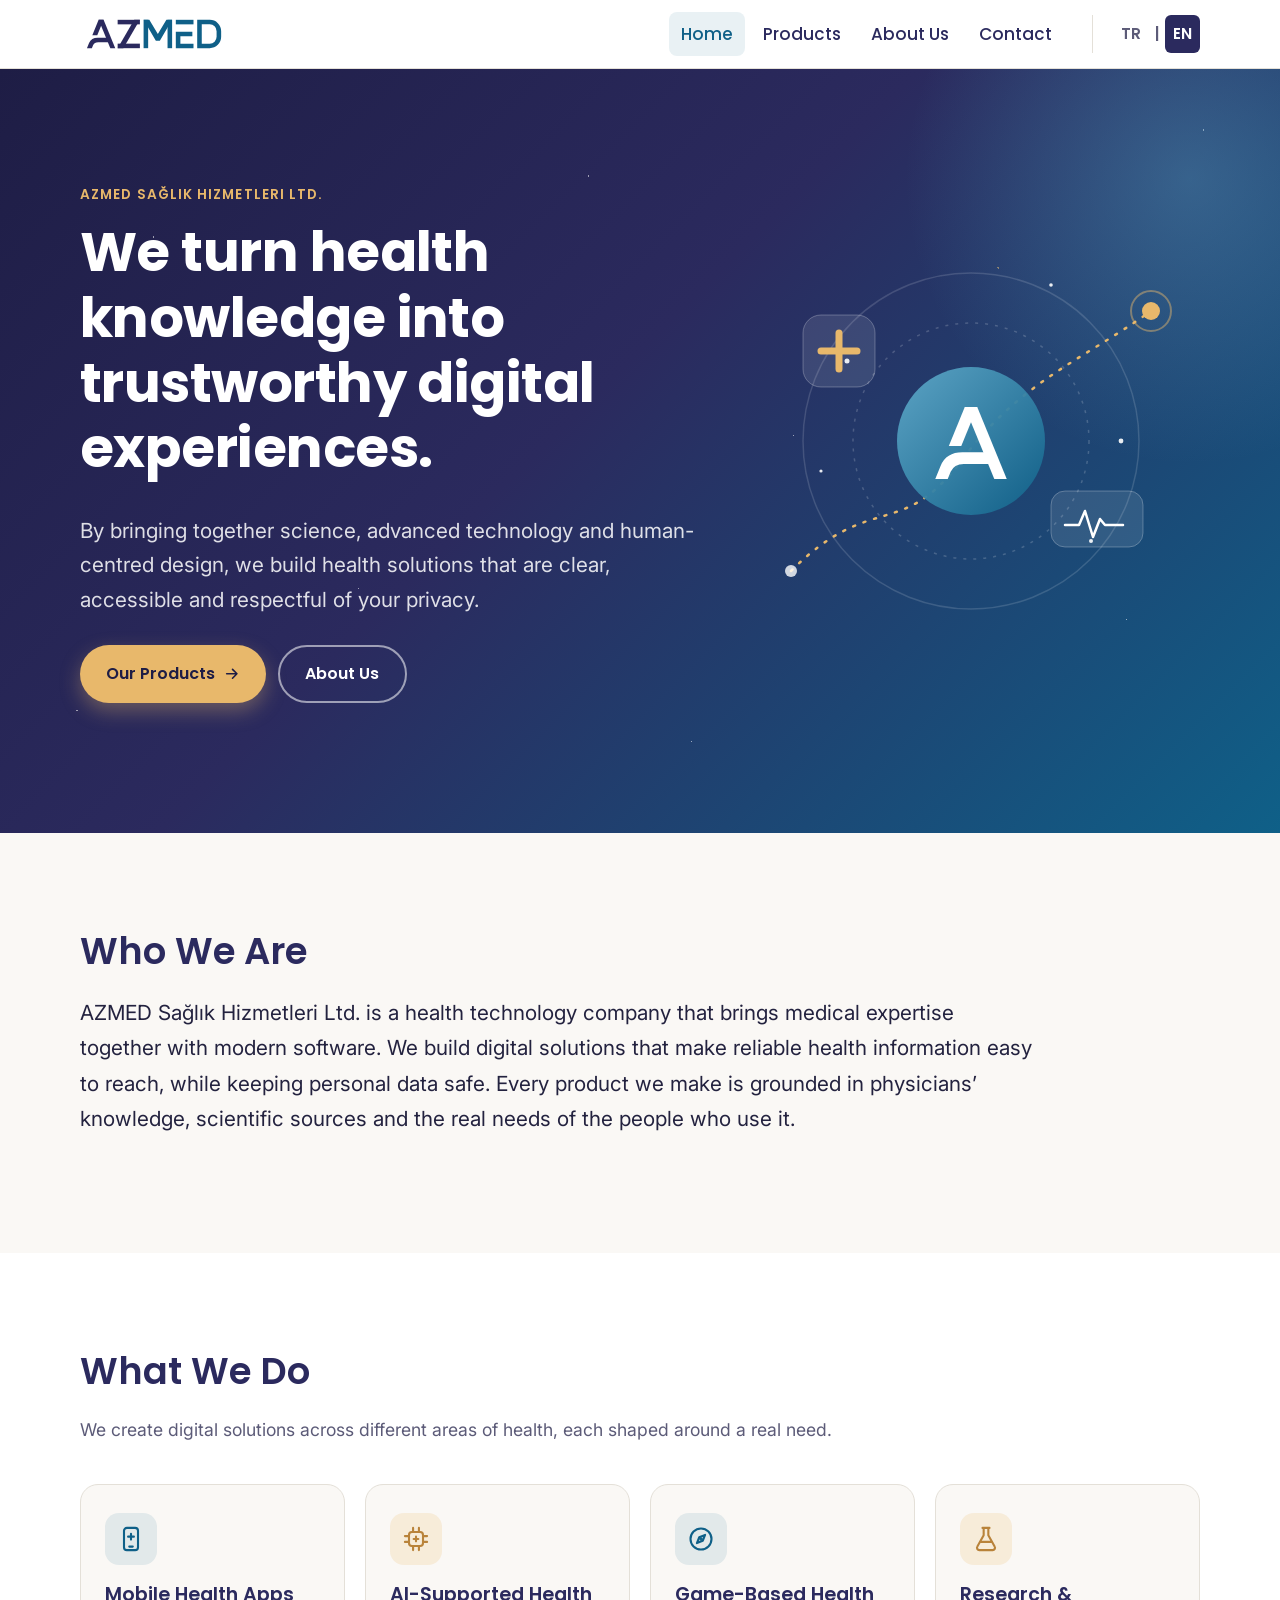
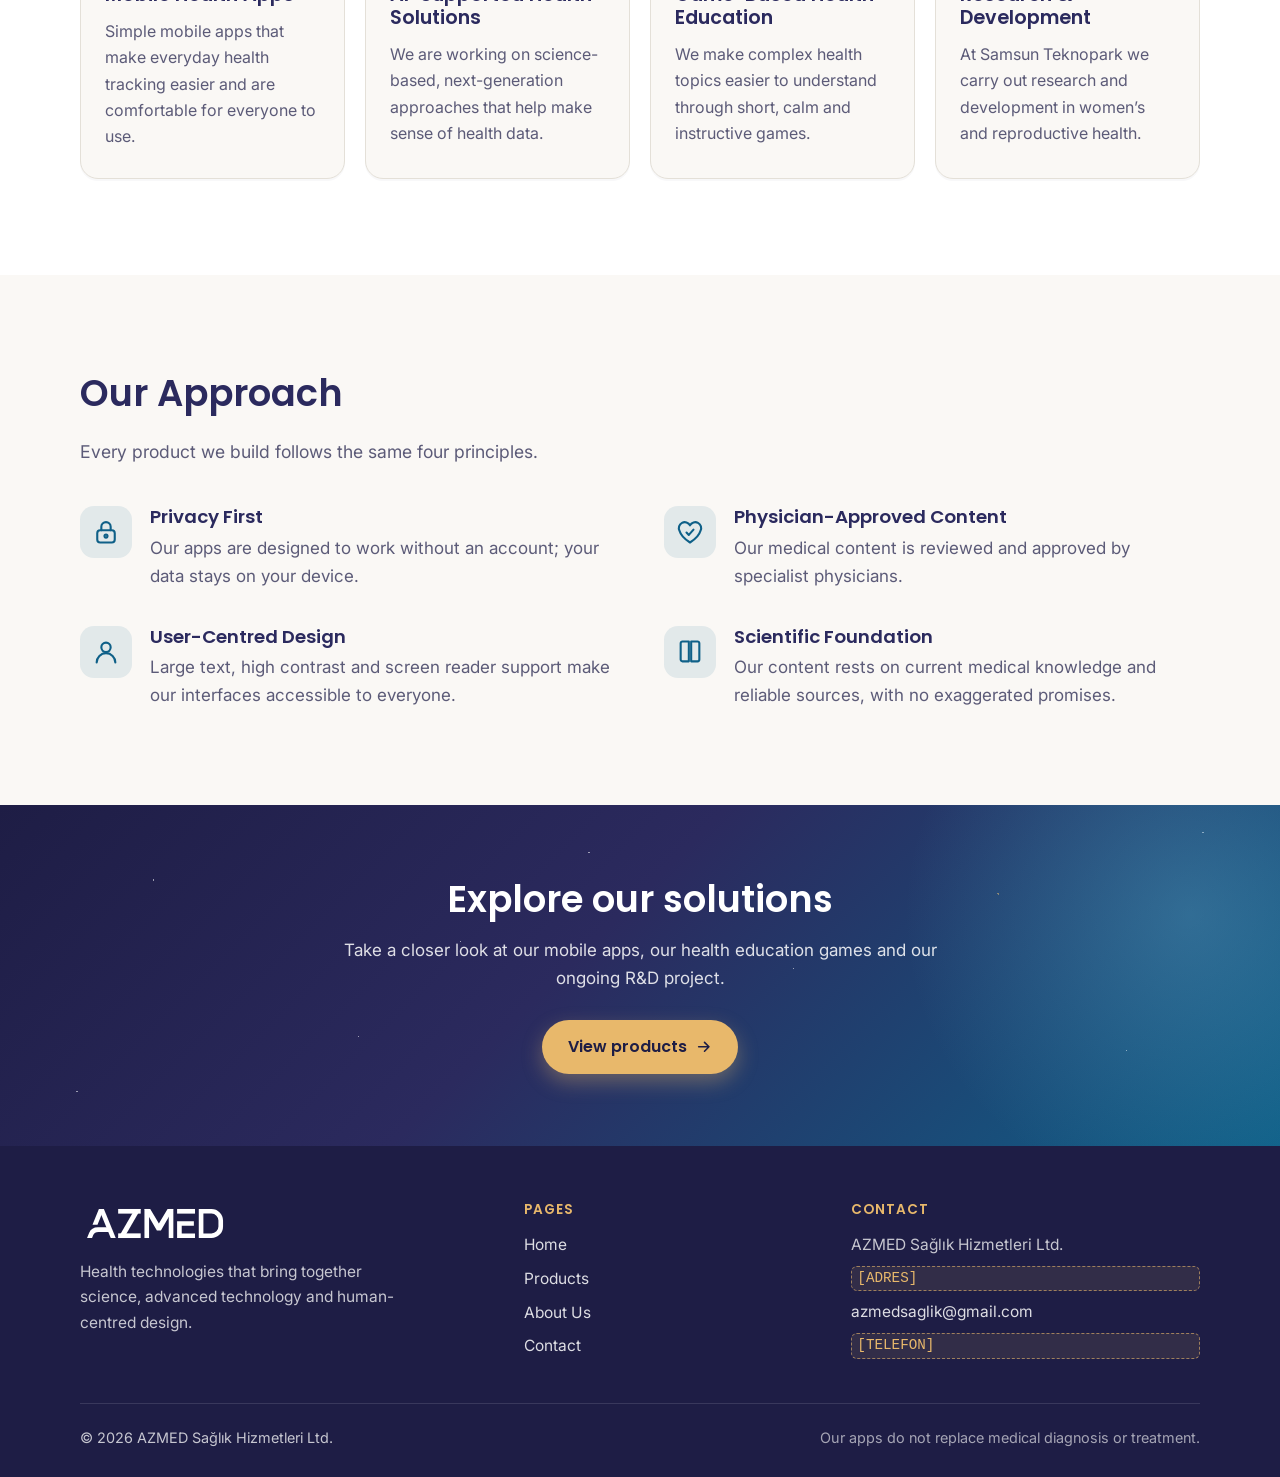
==== en/index.html @ a42a2049 "Build bilingual showcase site (TR/EN): pages, styles, assets, sitemap Co-Authored-By: Claude Opus 5." ====
<!DOCTYPE html>
<html lang="en">
<head>
  <meta charset="utf-8">
  <meta name="viewport" content="width=device-width, initial-scale=1">
  <title>AZMED Health Services | Health Technologies</title>
  <meta name="description" content="AZMED Sağlık Hizmetleri Ltd. is a health technology company developing mobile health apps, game-based health education and AI-supported health solutions.">
  <link rel="canonical" href="https://azmedsaglik.com/en/">
  <link rel="alternate" hreflang="tr" href="https://azmedsaglik.com/">
  <link rel="alternate" hreflang="en" href="https://azmedsaglik.com/en/">
  <link rel="alternate" hreflang="x-default" href="https://azmedsaglik.com/">
  <meta property="og:type" content="website">
  <meta property="og:site_name" content="AZMED Sağlık Hizmetleri">
  <meta property="og:title" content="AZMED Health Services | Health Technologies">
  <meta property="og:description" content="AZMED Sağlık Hizmetleri Ltd. is a health technology company developing mobile health apps, game-based health education and AI-supported health solutions.">
  <meta property="og:url" content="https://azmedsaglik.com/en/">
  <meta property="og:image" content="https://azmedsaglik.com/assets/img/og-image.png">
  <meta property="og:image:width" content="1200">
  <meta property="og:image:height" content="630">
  <meta property="og:locale" content="en_US">
  <meta property="og:locale:alternate" content="tr_TR">
  <meta name="twitter:card" content="summary_large_image">
  <meta name="theme-color" content="#2B2A5E">
  <link rel="icon" href="/assets/img/favicon.svg" type="image/svg+xml">
  <link rel="icon" href="/favicon.ico" sizes="32x32">
  <link rel="apple-touch-icon" href="/assets/img/apple-touch-icon.png">
  <link rel="preconnect" href="https://fonts.googleapis.com">
  <link rel="preconnect" href="https://fonts.gstatic.com" crossorigin>
  <link rel="stylesheet" href="https://fonts.googleapis.com/css2?family=Inter:wght@400;500;600&amp;family=Poppins:wght@500;600;700&amp;display=swap">
  <link rel="stylesheet" href="/assets/css/style.css?v=1">
</head>
<body>
  <a class="skip-link" href="#main">Skip to content</a>
  <header class="site-header">
    <div class="container header-inner">
      <a class="brand" href="/en/"><img src="/assets/img/brand/azmed-logo-renkli.svg" alt="AZMED Health Services — Home" width="148" height="42"></a>
      <button class="nav-toggle" type="button" aria-expanded="false" aria-controls="site-nav" aria-label="Open menu" data-label-open="Open menu" data-label-close="Close menu">
        <span></span><span></span><span></span>
      </button>
      <nav id="site-nav" class="site-nav" aria-label="Main menu">
        <ul>
        <li><a href="/en/" aria-current="page">Home</a></li>
        <li><a href="/en/products.html">Products</a></li>
        <li><a href="/en/about.html">About Us</a></li>
        <li><a href="/en/contact.html">Contact</a></li>
        </ul>
        <div class="lang-switch" role="group" aria-label="Language">
          <a href="/" lang="tr" hreflang="tr">TR</a>
          <span aria-hidden="true">|</span>
          <a href="/en/" lang="en" hreflang="en" aria-current="true">EN</a>
        </div>
      </nav>
    </div>
  </header>
  <main id="main">
    <section class="night hero">
      <div class="container hero-grid">
        <div>
          <span class="eyebrow">AZMED Sağlık Hizmetleri Ltd.</span>
          <h1>We turn health knowledge into trustworthy digital experiences.</h1>
          <p class="lede">By bringing together science, advanced technology and human-centred design, we build health solutions that are clear, accessible and respectful of your privacy.</p>
          <div class="hero-actions">
            <a class="btn btn-gold" href="/en/products.html">Our Products <svg viewBox="0 0 24 24" fill="none" stroke="currentColor" stroke-width="2.2" stroke-linecap="round" stroke-linejoin="round" aria-hidden="true"><path d="M5 12h14M13 6l6 6-6 6"/></svg></a>
            <a class="btn btn-outline" href="/en/about.html">About Us</a>
          </div>
        </div>
        <div class="hero-art">
          <svg viewBox="0 0 440 400" aria-hidden="true" focusable="false">
  <defs>
    <linearGradient id="hg" x1="0" y1="0" x2="1" y2="1"><stop offset="0" stop-color="#5FA9C9"/><stop offset="1" stop-color="#0F6088"/></linearGradient>
  </defs>
  <circle cx="220" cy="200" r="168" fill="none" stroke="rgba(255,255,255,.14)" stroke-width="1.5"/>
  <circle cx="220" cy="200" r="118" fill="none" stroke="rgba(255,255,255,.18)" stroke-width="1.5" stroke-dasharray="3 7"/>
  <path d="M40 330 C 120 250, 150 300, 210 220 S 330 120, 400 70" fill="none" stroke="#E8B86B" stroke-width="2.5" stroke-dasharray="2 9" stroke-linecap="round"/>
  <circle cx="400" cy="70" r="9" fill="#E8B86B"/>
  <circle cx="400" cy="70" r="20" fill="none" stroke="rgba(232,184,107,.45)" stroke-width="2"/>
  <circle cx="40" cy="330" r="6" fill="#fff" opacity=".8"/>
  <circle cx="220" cy="200" r="74" fill="url(#hg)" opacity=".95"/>
  <g transform="translate(184 166) scale(.72)" fill="#fff">
    <polygon points="41.35,0 58.65,0 99.65,100 82.35,100"/>
    <polygon points="41.35,0 58.65,0 36.51,54 19.21,54"/>
    <path d="M78,63 H38 Q15.52,63 7.73,82 L0.35,100 H17.65 L21.75,90 Q26.26,79 40,79 H80 Z"/>
  </g>
  <g fill="#fff" opacity=".9"><circle cx="96" cy="120" r="2.5"/><circle cx="340" cy="300" r="2"/><circle cx="300" cy="44" r="1.8"/><circle cx="70" cy="230" r="1.6"/><circle cx="370" cy="200" r="2.4"/></g>
  <rect x="300" y="250" width="92" height="56" rx="14" fill="rgba(255,255,255,.1)" stroke="rgba(255,255,255,.25)"/>
  <path d="M314 284 h14 l6 -14 l8 26 l7 -18 l5 6 h18" fill="none" stroke="#fff" stroke-width="2.5" stroke-linecap="round" stroke-linejoin="round"/>
  <rect x="52" y="74" width="72" height="72" rx="18" fill="rgba(255,255,255,.1)" stroke="rgba(255,255,255,.25)"/>
  <path d="M88 92 v36 M70 110 h36" stroke="#E8B86B" stroke-width="7" stroke-linecap="round"/>
</svg>
        </div>
      </div>
    </section>

    <section class="section" aria-labelledby="who">
      <div class="container">
        <h2 id="who">Who We Are</h2>
        <p class="intro-text">AZMED Sağlık Hizmetleri Ltd. is a health technology company that brings medical expertise together with modern software. We build digital solutions that make reliable health information easy to reach, while keeping personal data safe. Every product we make is grounded in physicians’ knowledge, scientific sources and the real needs of the people who use it.</p>
      </div>
    </section>

    <section class="section section-alt" aria-labelledby="areas">
      <div class="container">
        <div class="section-head">
          <h2 id="areas">What We Do</h2>
          <p>We create digital solutions across different areas of health, each shaped around a real need.</p>
        </div>
      <div class="card-grid cols-4">
        <article class="card">
          <span class="icon-badge"><svg viewBox="0 0 24 24" fill="none" stroke="currentColor" stroke-width="1.8" stroke-linecap="round" stroke-linejoin="round" aria-hidden="true"><rect x="6" y="2.5" width="12" height="19" rx="2.5"/><path d="M10.5 18.5h3"/><path d="M12 7.5v5M9.5 10h5"/></svg></span>
          <h3>Mobile Health Apps</h3>
          <p>Simple mobile apps that make everyday health tracking easier and are comfortable for everyone to use.</p>
        </article>
        <article class="card">
          <span class="icon-badge gold"><svg viewBox="0 0 24 24" fill="none" stroke="currentColor" stroke-width="1.8" stroke-linecap="round" stroke-linejoin="round" aria-hidden="true"><rect x="6" y="6" width="12" height="12" rx="2.5"/><path d="M9.5 2.5v3.5M14.5 2.5v3.5M9.5 18v3.5M14.5 18v3.5M2.5 9.5H6M2.5 14.5H6M18 9.5h3.5M18 14.5h3.5"/><path d="M10 12h4M12 10v4"/></svg></span>
          <h3>AI-Supported Health Solutions</h3>
          <p>We are working on science-based, next-generation approaches that help make sense of health data.</p>
        </article>
        <article class="card">
          <span class="icon-badge"><svg viewBox="0 0 24 24" fill="none" stroke="currentColor" stroke-width="1.8" stroke-linecap="round" stroke-linejoin="round" aria-hidden="true"><circle cx="12" cy="12" r="9"/><path d="M15.5 8.5l-2 5-5 2 2-5z"/><circle cx="12" cy="12" r=".6" fill="currentColor"/></svg></span>
          <h3>Game-Based Health Education</h3>
          <p>We make complex health topics easier to understand through short, calm and instructive games.</p>
        </article>
        <article class="card">
          <span class="icon-badge gold"><svg viewBox="0 0 24 24" fill="none" stroke="currentColor" stroke-width="1.8" stroke-linecap="round" stroke-linejoin="round" aria-hidden="true"><path d="M9 2.5h6M10 2.5v6.2L4.6 18.4A2 2 0 0 0 6.3 21.5h11.4a2 2 0 0 0 1.7-3.1L14 8.7V2.5"/><path d="M7.5 14.5h9"/></svg></span>
          <h3>Research & Development</h3>
          <p>At Samsun Teknopark we carry out research and development in women’s and reproductive health.</p>
        </article>
      </div>
      </div>
    </section>

    <section class="section" aria-labelledby="approach">
      <div class="container">
        <div class="section-head">
          <h2 id="approach">Our Approach</h2>
          <p>Every product we build follows the same four principles.</p>
        </div>
        <ul class="principles">
        <li class="principle">
          <span class="icon-badge"><svg viewBox="0 0 24 24" fill="none" stroke="currentColor" stroke-width="1.8" stroke-linecap="round" stroke-linejoin="round" aria-hidden="true"><rect x="4.5" y="10.5" width="15" height="10.5" rx="2.5"/><path d="M8 10.5V7.5a4 4 0 0 1 8 0v3"/><circle cx="12" cy="15.5" r="1.3"/></svg></span>
          <div><h3>Privacy First</h3><p>Our apps are designed to work without an account; your data stays on your device.</p></div>
        </li>
        <li class="principle">
          <span class="icon-badge"><svg viewBox="0 0 24 24" fill="none" stroke="currentColor" stroke-width="1.8" stroke-linecap="round" stroke-linejoin="round" aria-hidden="true"><path d="M12 21s-7.5-4.6-9-10A4.8 4.8 0 0 1 12 6.3 4.8 4.8 0 0 1 21 11c-1.5 5.4-9 10-9 10z"/><path d="M9 12.5l2 2 4-4.5"/></svg></span>
          <div><h3>Physician-Approved Content</h3><p>Our medical content is reviewed and approved by specialist physicians.</p></div>
        </li>
        <li class="principle">
          <span class="icon-badge"><svg viewBox="0 0 24 24" fill="none" stroke="currentColor" stroke-width="1.8" stroke-linecap="round" stroke-linejoin="round" aria-hidden="true"><circle cx="12" cy="8" r="4"/><path d="M4 21a8 8 0 0 1 16 0"/></svg></span>
          <div><h3>User-Centred Design</h3><p>Large text, high contrast and screen reader support make our interfaces accessible to everyone.</p></div>
        </li>
        <li class="principle">
          <span class="icon-badge"><svg viewBox="0 0 24 24" fill="none" stroke="currentColor" stroke-width="1.8" stroke-linecap="round" stroke-linejoin="round" aria-hidden="true"><path d="M4 4.5A1.5 1.5 0 0 1 5.5 3H11v17H5.5A1.5 1.5 0 0 1 4 18.5z"/><path d="M20 4.5A1.5 1.5 0 0 0 18.5 3H13v17h5.5a1.5 1.5 0 0 0 1.5-1.5z"/></svg></span>
          <div><h3>Scientific Foundation</h3><p>Our content rests on current medical knowledge and reliable sources, with no exaggerated promises.</p></div>
        </li>
        </ul>
      </div>
    </section>

    <section class="night cta-band" aria-labelledby="cta">
      <div class="container">
        <h2 id="cta">Explore our solutions</h2>
        <p>Take a closer look at our mobile apps, our health education games and our ongoing R&D project.</p>
        <a class="btn btn-gold" href="/en/products.html">View products <svg viewBox="0 0 24 24" fill="none" stroke="currentColor" stroke-width="2.2" stroke-linecap="round" stroke-linejoin="round" aria-hidden="true"><path d="M5 12h14M13 6l6 6-6 6"/></svg></a>
      </div>
    </section>
  </main>
  <footer class="site-footer">
    <div class="container">
      <div class="footer-grid">
        <div class="footer-brand">
          <a href="/en/"><img src="/assets/img/brand/azmed-logo-beyaz.svg" alt="AZMED Health Services — Home" width="150" height="43" loading="lazy"></a>
          <p>Health technologies that bring together science, advanced technology and human-centred design.</p>
        </div>
        <nav aria-label="Pages">
          <h2>Pages</h2>
          <ul class="footer-links">
            <li><a href="/en/">Home</a></li>
            <li><a href="/en/products.html">Products</a></li>
            <li><a href="/en/about.html">About Us</a></li>
            <li><a href="/en/contact.html">Contact</a></li>
          </ul>
        </nav>
        <div>
          <h2>Contact</h2>
          <address class="footer-contact">
            <span>AZMED Sağlık Hizmetleri Ltd.</span>
            <span class="placeholder">[ADRES]</span>
            <a href="mailto:azmedsaglik@gmail.com">azmedsaglik@gmail.com</a>
            <span class="placeholder">[TELEFON]</span>
          </address>
        </div>
      </div>
      <div class="footer-bottom">
        <p>© 2026 AZMED Sağlık Hizmetleri Ltd.</p>
        <p class="disclaimer">Our apps do not replace medical diagnosis or treatment.</p>
      </div>
    </div>
  </footer>
  <script src="/assets/js/main.js?v=1" defer></script>
</body>
</html>
---- assets/css/style.css ----
/* AZMED Sağlık — site stylesheet (Direction B: "Gece Mavisi") */

:root {
  --navy: #2B2A5E;
  --navy-deep: #1E1D45;
  --teal: #0F6088;
  --teal-light: #5FA9C9;
  --gold: #E8B86B;
  --gold-deep: #B9833A;
  --cream: #FAF8F5;
  --sand: #F2EEE7;
  --white: #FFFFFF;
  --ink: #23223F;
  --muted: #5C5B78;
  --line: #E4E0D8;

  --grad-night: linear-gradient(135deg, var(--navy-deep) 0%, var(--navy) 45%, var(--teal) 100%);

  --font-head: "Poppins", system-ui, -apple-system, "Segoe UI", sans-serif;
  --font-body: "Inter", system-ui, -apple-system, "Segoe UI", sans-serif;

  --radius: 18px;
  --radius-sm: 10px;
  --shadow: 0 10px 30px rgba(30, 29, 69, .10);
  --shadow-lg: 0 24px 60px rgba(30, 29, 69, .22);
  --container: 1160px;
  --gutter: 20px;
}

*, *::before, *::after { box-sizing: border-box; }

html { -webkit-text-size-adjust: 100%; scroll-behavior: smooth; }
@media (prefers-reduced-motion: reduce) { html { scroll-behavior: auto; } *, *::before, *::after { animation: none !important; transition: none !important; } }

body {
  margin: 0;
  font-family: var(--font-body);
  font-size: 1.0625rem;
  line-height: 1.65;
  color: var(--ink);
  background: var(--cream);
  overflow-x: hidden;
}

img, svg { max-width: 100%; height: auto; display: block; }

h1, h2, h3, h4 { font-family: var(--font-head); color: var(--navy); line-height: 1.2; margin: 0 0 .6em; font-weight: 600; }
h1 { font-size: clamp(2rem, 5.2vw, 3.4rem); font-weight: 700; letter-spacing: -.01em; }
h2 { font-size: clamp(1.6rem, 3.4vw, 2.3rem); }
h3 { font-size: clamp(1.25rem, 2.2vw, 1.5rem); }
p { margin: 0 0 1em; }
ul { margin: 0; padding: 0; }

a { color: var(--teal); text-underline-offset: 3px; }
a:hover { color: var(--navy); }
:focus-visible { outline: 3px solid var(--gold); outline-offset: 3px; border-radius: 4px; }

.container { width: 100%; max-width: var(--container); margin: 0 auto; padding: 0 var(--gutter); }

.skip-link { position: absolute; left: 12px; top: -60px; z-index: 100; background: var(--navy); color: var(--white); padding: 10px 16px; border-radius: var(--radius-sm); text-decoration: none; }
.skip-link:focus { top: 12px; color: var(--white); }

.visually-hidden { position: absolute !important; width: 1px; height: 1px; padding: 0; margin: -1px; overflow: hidden; clip: rect(0 0 0 0); white-space: nowrap; border: 0; }

/* ---------- Buttons ---------- */
.btn {
  display: inline-flex; align-items: center; gap: .5em;
  font-family: var(--font-head); font-weight: 600; font-size: 1rem;
  padding: .85em 1.6em; border-radius: 999px; text-decoration: none;
  transition: transform .15s ease, box-shadow .15s ease, background-color .15s ease;
}
.btn:hover { transform: translateY(-2px); }
.btn-gold { background: var(--gold); color: var(--navy-deep); box-shadow: 0 8px 20px rgba(232, 184, 107, .35); }
.btn-gold:hover { background: #F0C682; color: var(--navy-deep); }
.btn-outline { border: 2px solid rgba(255, 255, 255, .55); color: var(--white); }
.btn-outline:hover { border-color: var(--white); color: var(--white); background: rgba(255, 255, 255, .08); }
.btn svg { width: 1.1em; height: 1.1em; }

/* ---------- Header ---------- */
.site-header { position: sticky; top: 0; z-index: 50; background: rgba(255, 255, 255, .96); backdrop-filter: saturate(1.4) blur(8px); border-bottom: 1px solid var(--line); }
.header-inner { display: flex; align-items: center; justify-content: space-between; min-height: 68px; gap: 16px; }
.brand { display: inline-flex; flex-shrink: 0; }
.brand img { width: 132px; height: auto; }

.nav-toggle { display: inline-flex; flex-direction: column; justify-content: center; gap: 5px; width: 44px; height: 44px; padding: 10px; border: 0; border-radius: var(--radius-sm); background: transparent; cursor: pointer; }
.nav-toggle span { display: block; height: 2px; background: var(--navy); border-radius: 2px; transition: transform .2s ease, opacity .2s ease; }
.nav-toggle[aria-expanded="true"] span:nth-child(1) { transform: translateY(7px) rotate(45deg); }
.nav-toggle[aria-expanded="true"] span:nth-child(2) { opacity: 0; }
.nav-toggle[aria-expanded="true"] span:nth-child(3) { transform: translateY(-7px) rotate(-45deg); }

.site-nav { display: none; position: absolute; left: 0; right: 0; top: 100%; background: var(--white); border-bottom: 1px solid var(--line); box-shadow: var(--shadow); padding: 8px var(--gutter) 20px; }
.site-nav.is-open { display: block; }
.site-nav ul { list-style: none; }
.site-nav li a { display: block; padding: 12px 4px; font-family: var(--font-head); font-weight: 500; color: var(--navy); text-decoration: none; border-bottom: 1px solid var(--line); }
.site-nav li a[aria-current="page"] { color: var(--teal); }
.lang-switch { display: flex; align-items: center; gap: 6px; margin-top: 14px; font-family: var(--font-head); font-weight: 600; font-size: .95rem; color: var(--muted); }
.lang-switch a { display: inline-block; padding: 6px 8px; color: var(--muted); text-decoration: none; border-radius: 6px; }
.lang-switch a:hover { color: var(--navy); }
.lang-switch a[aria-current="true"] { color: var(--white); background: var(--navy); }

@media (min-width: 900px) {
  .nav-toggle { display: none; }
  .site-nav { display: flex !important; align-items: center; gap: 28px; position: static; padding: 0; background: none; border: 0; box-shadow: none; }
  .site-nav ul { display: flex; gap: 6px; }
  .site-nav li a { border: 0; padding: 8px 12px; border-radius: 8px; }
  .site-nav li a:hover { background: var(--sand); }
  .site-nav li a[aria-current="page"] { background: rgba(15, 96, 136, .09); }
  .lang-switch { margin-top: 0; padding-left: 20px; border-left: 1px solid var(--line); }
  .brand img { width: 148px; }
}

/* ---------- Night sections (hero, CTA, featured) ---------- */
.night { position: relative; color: rgba(255, 255, 255, .88); background: var(--grad-night); overflow: hidden; isolation: isolate; }
.night h1, .night h2, .night h3 { color: var(--white); }
.night a:not(.btn) { color: var(--gold); }
.night::before {
  /* soft star field */
  content: ""; position: absolute; inset: 0; z-index: -1; opacity: .55;
  background-image:
    radial-gradient(1.5px 1.5px at 12% 22%, #fff 50%, transparent 51%),
    radial-gradient(1px 1px at 28% 68%, #fff 50%, transparent 51%),
    radial-gradient(1.5px 1.5px at 46% 14%, #fff 50%, transparent 51%),
    radial-gradient(1px 1px at 62% 48%, #fff 50%, transparent 51%),
    radial-gradient(2px 2px at 78% 26%, var(--gold) 50%, transparent 51%),
    radial-gradient(1px 1px at 88% 72%, #fff 50%, transparent 51%),
    radial-gradient(1.5px 1.5px at 6% 84%, #fff 50%, transparent 51%),
    radial-gradient(1px 1px at 54% 88%, #fff 50%, transparent 51%),
    radial-gradient(1px 1px at 36% 40%, #fff 50%, transparent 51%),
    radial-gradient(1.5px 1.5px at 94% 8%, #fff 50%, transparent 51%);
}
.night::after {
  content: ""; position: absolute; z-index: -1; width: 620px; height: 620px; right: -220px; top: -200px; border-radius: 50%;
  background: radial-gradient(circle, rgba(95, 169, 201, .35), transparent 65%);
}

.eyebrow { display: inline-block; font-family: var(--font-head); font-weight: 600; font-size: .85rem; letter-spacing: .08em; text-transform: uppercase; color: var(--teal); margin-bottom: 14px; }
.night .eyebrow { color: var(--gold); }

/* Home hero */
.hero { padding: 72px 0 88px; }
.hero-grid { display: grid; gap: 40px; align-items: center; }
.hero .lede { font-size: clamp(1.1rem, 2vw, 1.3rem); max-width: 34em; color: rgba(255, 255, 255, .85); }
.hero-actions { display: flex; flex-wrap: wrap; gap: 12px; margin-top: 28px; }
.hero-art { position: relative; max-width: 440px; justify-self: center; width: 100%; }
.hero-art svg { width: 100%; }
@media (min-width: 900px) {
  .hero { padding: 110px 0 130px; }
  .hero-grid { grid-template-columns: 1.15fr .85fr; }
}

/* Inner page hero */
.page-hero { padding: 64px 0 72px; }
.page-hero .lede { font-size: 1.15rem; max-width: 40em; color: rgba(255, 255, 255, .85); margin: 0; }
@media (min-width: 900px) { .page-hero { padding: 88px 0 96px; } }

/* ---------- Sections ---------- */
.section { padding: 72px 0; }
.section-alt { background: var(--white); }
.section-head { max-width: 46em; margin-bottom: 40px; }
.section-head p { color: var(--muted); font-size: 1.1rem; }
@media (min-width: 900px) { .section { padding: 96px 0; } }

.intro-text { font-size: clamp(1.1rem, 2vw, 1.3rem); line-height: 1.7; color: var(--ink); max-width: 46em; }

/* Cards */
.card-grid { display: grid; gap: 20px; }
@media (min-width: 640px) { .card-grid { grid-template-columns: repeat(2, 1fr); } }
@media (min-width: 1024px) { .card-grid.cols-4 { grid-template-columns: repeat(4, 1fr); } .card-grid.cols-3 { grid-template-columns: repeat(3, 1fr); } }

.card { background: var(--white); border: 1px solid var(--line); border-radius: var(--radius); padding: 28px 24px; box-shadow: 0 2px 0 rgba(30, 29, 69, .03); transition: transform .2s ease, box-shadow .2s ease; }
.card:hover { transform: translateY(-4px); box-shadow: var(--shadow); }
.card h3 { font-size: 1.2rem; }
.card p { color: var(--muted); margin: 0; font-size: 1rem; }
.section-alt .card { background: var(--cream); }

.icon-badge { display: inline-flex; align-items: center; justify-content: center; width: 52px; height: 52px; border-radius: 14px; margin-bottom: 18px; background: rgba(15, 96, 136, .10); color: var(--teal); }
.icon-badge svg { width: 28px; height: 28px; }
.icon-badge.gold { background: rgba(232, 184, 107, .2); color: var(--gold-deep); }

/* Principles list */
.principles { display: grid; gap: 28px; list-style: none; }
.principle { display: flex; gap: 18px; align-items: flex-start; }
.principle .icon-badge { flex-shrink: 0; margin: 0; }
.principle h3 { font-size: 1.15rem; margin-bottom: .3em; }
.principle p { margin: 0; color: var(--muted); }
@media (min-width: 760px) { .principles { grid-template-columns: repeat(2, 1fr); gap: 36px 48px; } }

/* CTA band */
.cta-band { padding: 72px 0; text-align: center; }
.cta-band h2 { margin-bottom: .4em; }
.cta-band p { max-width: 36em; margin: 0 auto 28px; color: rgba(255, 255, 255, .85); }

/* ---------- Products ---------- */
.featured { padding: 72px 0; }
.featured-inner { display: grid; gap: 40px; }
.featured .slogan { font-size: clamp(1.1rem, 2vw, 1.3rem); color: var(--gold); font-family: var(--font-head); font-weight: 500; }
.featured .body p { color: rgba(255, 255, 255, .85); }
.featured .body .question { font-family: var(--font-head); font-weight: 600; font-size: 1.15rem; color: var(--white); }
.coming { display: grid; gap: 16px; list-style: none; margin: 8px 0 0; }
.coming li { background: rgba(255, 255, 255, .07); border: 1px solid rgba(255, 255, 255, .14); border-radius: var(--radius); padding: 20px 22px; }
.coming strong { display: block; font-family: var(--font-head); font-weight: 600; color: var(--white); margin-bottom: 4px; }
.coming span { font-size: .98rem; }
.status-box { margin-top: 32px; padding: 22px 24px; border-radius: var(--radius); background: rgba(232, 184, 107, .12); border: 1px solid rgba(232, 184, 107, .4); }
.status-box .status-label { display: flex; align-items: center; gap: 10px; font-family: var(--font-head); font-weight: 600; color: var(--gold); margin-bottom: 6px; }
.status-box .status-label::before { content: ""; width: 10px; height: 10px; border-radius: 50%; background: var(--gold); box-shadow: 0 0 0 0 rgba(232, 184, 107, .7); animation: pulse 2s infinite; }
.status-box p { margin: 0; color: rgba(255, 255, 255, .85); }
@keyframes pulse { 0% { box-shadow: 0 0 0 0 rgba(232, 184, 107, .6); } 70% { box-shadow: 0 0 0 10px rgba(232, 184, 107, 0); } 100% { box-shadow: 0 0 0 0 rgba(232, 184, 107, 0); } }
@media (min-width: 960px) { .featured { padding: 104px 0; } .featured-inner { grid-template-columns: 1.1fr .9fr; gap: 64px; align-items: start; } .featured-side { position: sticky; top: 100px; } }

.group-title { display: flex; align-items: center; gap: 14px; margin-bottom: 8px; }
.group-title::after { content: ""; flex: 1; height: 1px; background: var(--line); }
.group-lede { color: var(--muted); max-width: 40em; margin-bottom: 48px; }

.product { display: grid; gap: 36px; align-items: center; padding: 40px 0; }
.product + .product { border-top: 1px solid var(--line); }
.product-text .slogan { font-family: var(--font-head); font-weight: 500; color: var(--teal); font-size: 1.1rem; margin-bottom: 14px; }
.product-text h3 { font-size: clamp(1.6rem, 3vw, 2rem); margin-bottom: .2em; }
.product-text .en-name { font-size: .95rem; color: var(--muted); margin-bottom: 4px; }
.features { list-style: none; display: grid; gap: 12px; margin: 22px 0 0; }
.features li { position: relative; padding-left: 34px; }
.features li::before {
  content: ""; position: absolute; left: 0; top: .2em; width: 22px; height: 22px; border-radius: 50%;
  background: rgba(15, 96, 136, .12) url("data:image/svg+xml,%3Csvg xmlns='http://www.w3.org/2000/svg' viewBox='0 0 24 24' fill='none' stroke='%230F6088' stroke-width='3' stroke-linecap='round' stroke-linejoin='round'%3E%3Cpath d='M6 12.5l4 4 8-9'/%3E%3C/svg%3E") center / 14px no-repeat;
}
.product-note { margin-top: 22px; font-size: .92rem; color: var(--muted); padding: 12px 16px; border-left: 3px solid var(--gold); background: var(--white); border-radius: 0 var(--radius-sm) var(--radius-sm) 0; }
.section-alt .product-note { background: var(--cream); }

.product-media { position: relative; display: flex; justify-content: center; gap: 16px; padding: 28px 16px; border-radius: 24px; background: var(--grad-night); overflow: hidden; }
.phone { width: 46%; max-width: 220px; border-radius: 26px; overflow: hidden; border: 5px solid #0E0D24; box-shadow: var(--shadow-lg); background: #0E0D24; }
.phone img { width: 100%; }
.phone:nth-child(2) { transform: translateY(24px); }
.app-icon { position: absolute; left: 16px; top: 16px; width: 64px; height: 64px; border-radius: 16px; box-shadow: var(--shadow-lg); }
.media-key { flex-direction: column; align-items: center; padding: 0; }
.media-key .key { width: 100%; }
.media-key .phone { position: absolute; right: 6%; bottom: 8%; width: 28%; max-width: 150px; border-width: 4px; border-radius: 18px; transform: none; }
.media-illustration { padding: 36px 24px; }
.media-illustration svg { width: 100%; max-width: 360px; }

@media (min-width: 900px) {
  .product { grid-template-columns: 1fr 1fr; gap: 64px; padding: 56px 0; }
  .product.reverse .product-media { order: 2; }
}

/* ---------- About ---------- */
.split { display: grid; gap: 32px; }
@media (min-width: 900px) { .split { grid-template-columns: 1fr 1fr; gap: 64px; align-items: start; } }
.mv-card { background: var(--white); border-radius: var(--radius); padding: 32px 28px; border: 1px solid var(--line); }
.mv-card.night { border: 0; }
.mv-card p { margin: 0; }
.highlight { border-radius: 24px; padding: 40px 28px; }
.highlight p { margin: 0; color: rgba(255, 255, 255, .88); max-width: 48em; }
@media (min-width: 900px) { .highlight { padding: 56px; } }

/* ---------- Contact ---------- */
.contact-card { background: var(--white); border: 1px solid var(--line); border-radius: var(--radius); padding: 32px 28px; box-shadow: var(--shadow); max-width: 720px; }
.contact-list { display: grid; gap: 22px; margin: 0; }
.contact-list div { display: flex; gap: 16px; align-items: flex-start; }
.contact-list .icon-badge { margin: 0; flex-shrink: 0; width: 46px; height: 46px; }
.contact-list dt { font-family: var(--font-head); font-weight: 600; color: var(--navy); }
.contact-list dd { margin: 0; color: var(--ink); overflow-wrap: anywhere; }
.placeholder { display: inline-block; padding: 0 .4em; border: 1.5px dashed var(--gold-deep); border-radius: 6px; background: rgba(232, 184, 107, .15); color: #7A5421; font-family: ui-monospace, Menlo, monospace; font-size: .92em; }

/* ---------- Footer ---------- */
.site-footer { background: var(--navy-deep); color: rgba(255, 255, 255, .75); padding: 56px 0 28px; font-size: .97rem; }
.site-footer a { color: rgba(255, 255, 255, .85); text-decoration: none; }
.site-footer a:hover { color: var(--gold); text-decoration: underline; }
.footer-grid { display: grid; gap: 36px; }
.footer-brand img { width: 150px; margin-bottom: 14px; }
.footer-brand p { max-width: 22em; margin: 0; }
.site-footer h2 { font-size: .85rem; letter-spacing: .08em; text-transform: uppercase; color: var(--gold); margin-bottom: 14px; }
.footer-links { list-style: none; display: grid; gap: 8px; }
.footer-contact { font-style: normal; display: grid; gap: 8px; }
.site-footer .placeholder { color: var(--gold); background: rgba(232, 184, 107, .1); border-color: rgba(232, 184, 107, .6); }
.footer-bottom { margin-top: 44px; padding-top: 22px; border-top: 1px solid rgba(255, 255, 255, .12); display: grid; gap: 8px; font-size: .9rem; }
.footer-bottom p { margin: 0; }
.disclaimer { color: rgba(255, 255, 255, .6); }
@media (min-width: 760px) {
  .footer-grid { grid-template-columns: 1.4fr 1fr 1.2fr; }
  .footer-bottom { grid-template-columns: 1fr auto; }
}

/* ---------- 404 ---------- */
.notfound { min-height: 70vh; display: flex; align-items: center; padding: 80px 0; }
.notfound .code { font-family: var(--font-head); font-size: clamp(4rem, 14vw, 8rem); font-weight: 700; color: var(--gold); line-height: 1; margin-bottom: 12px; }
.notfound-grid { display: grid; gap: 40px; }
.notfound-grid p { color: rgba(255, 255, 255, .85); }
@media (min-width: 760px) { .notfound-grid { grid-template-columns: 1fr 1fr; } }
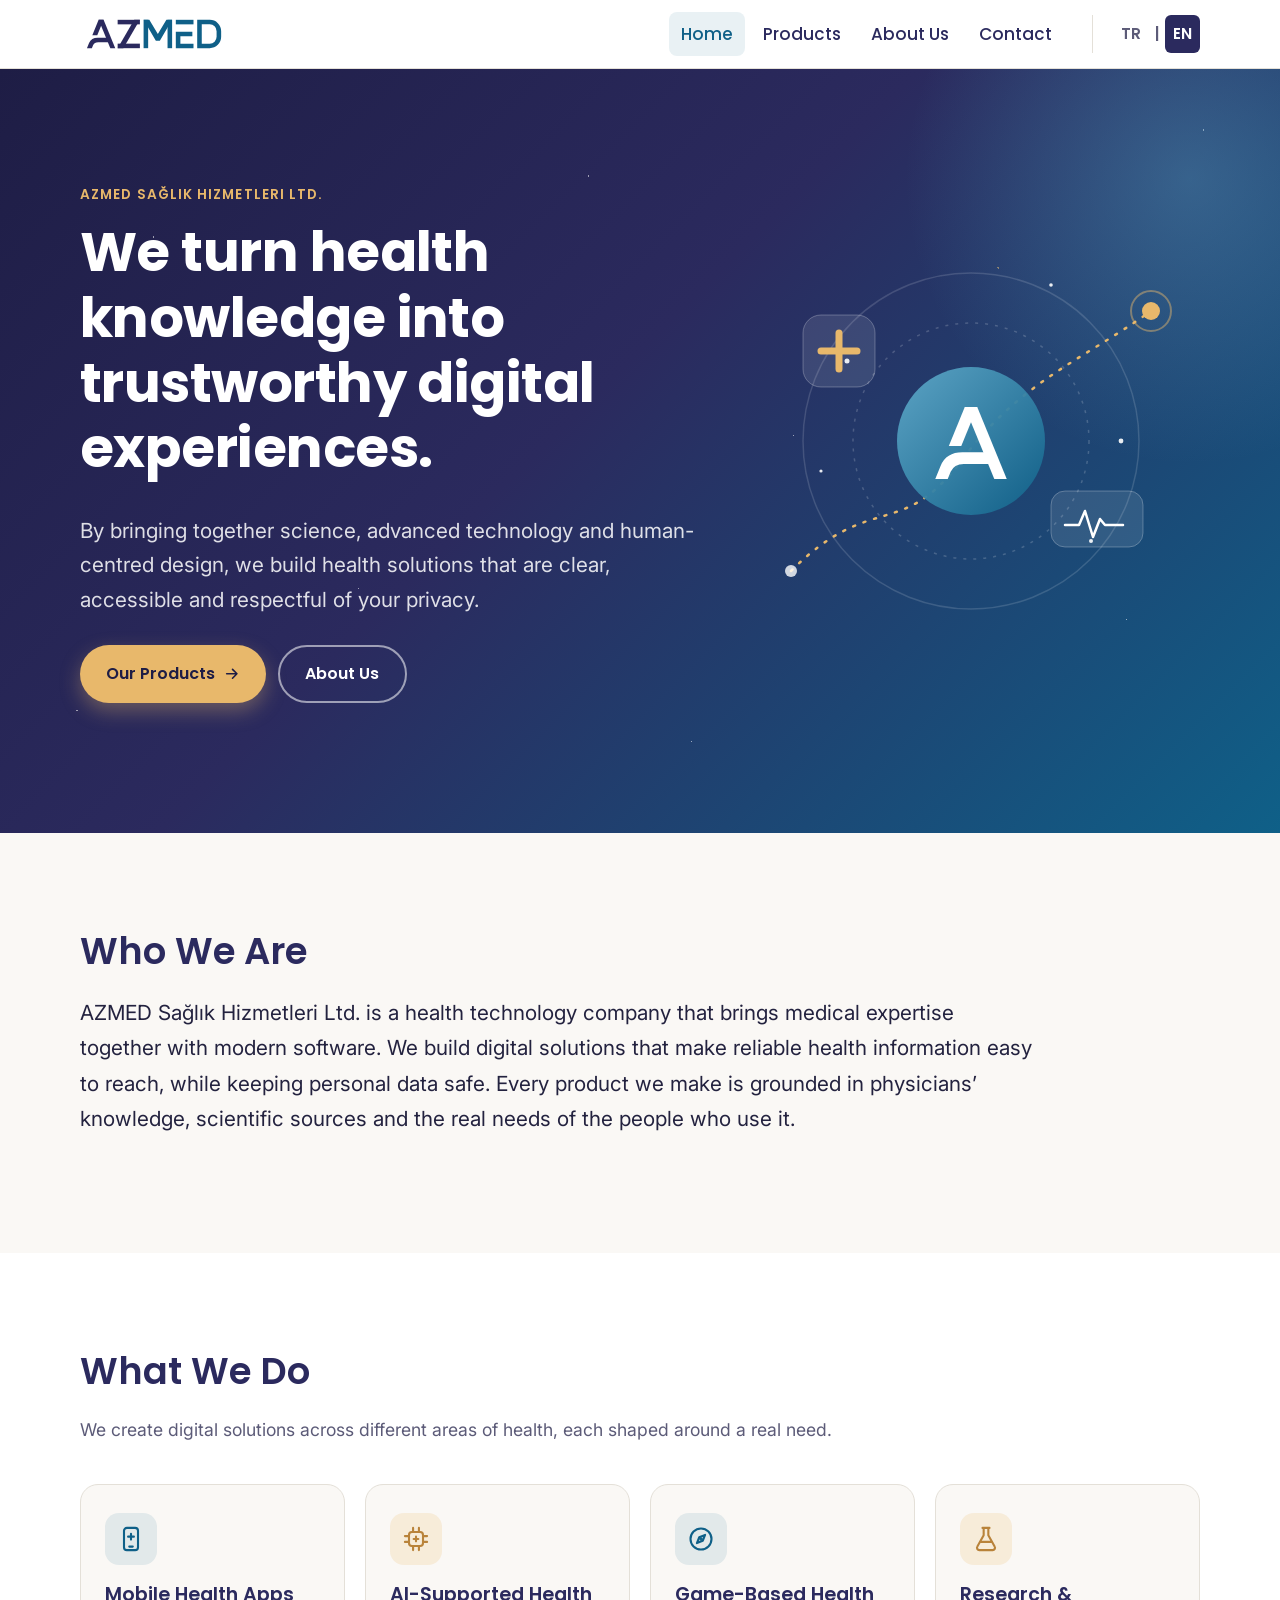
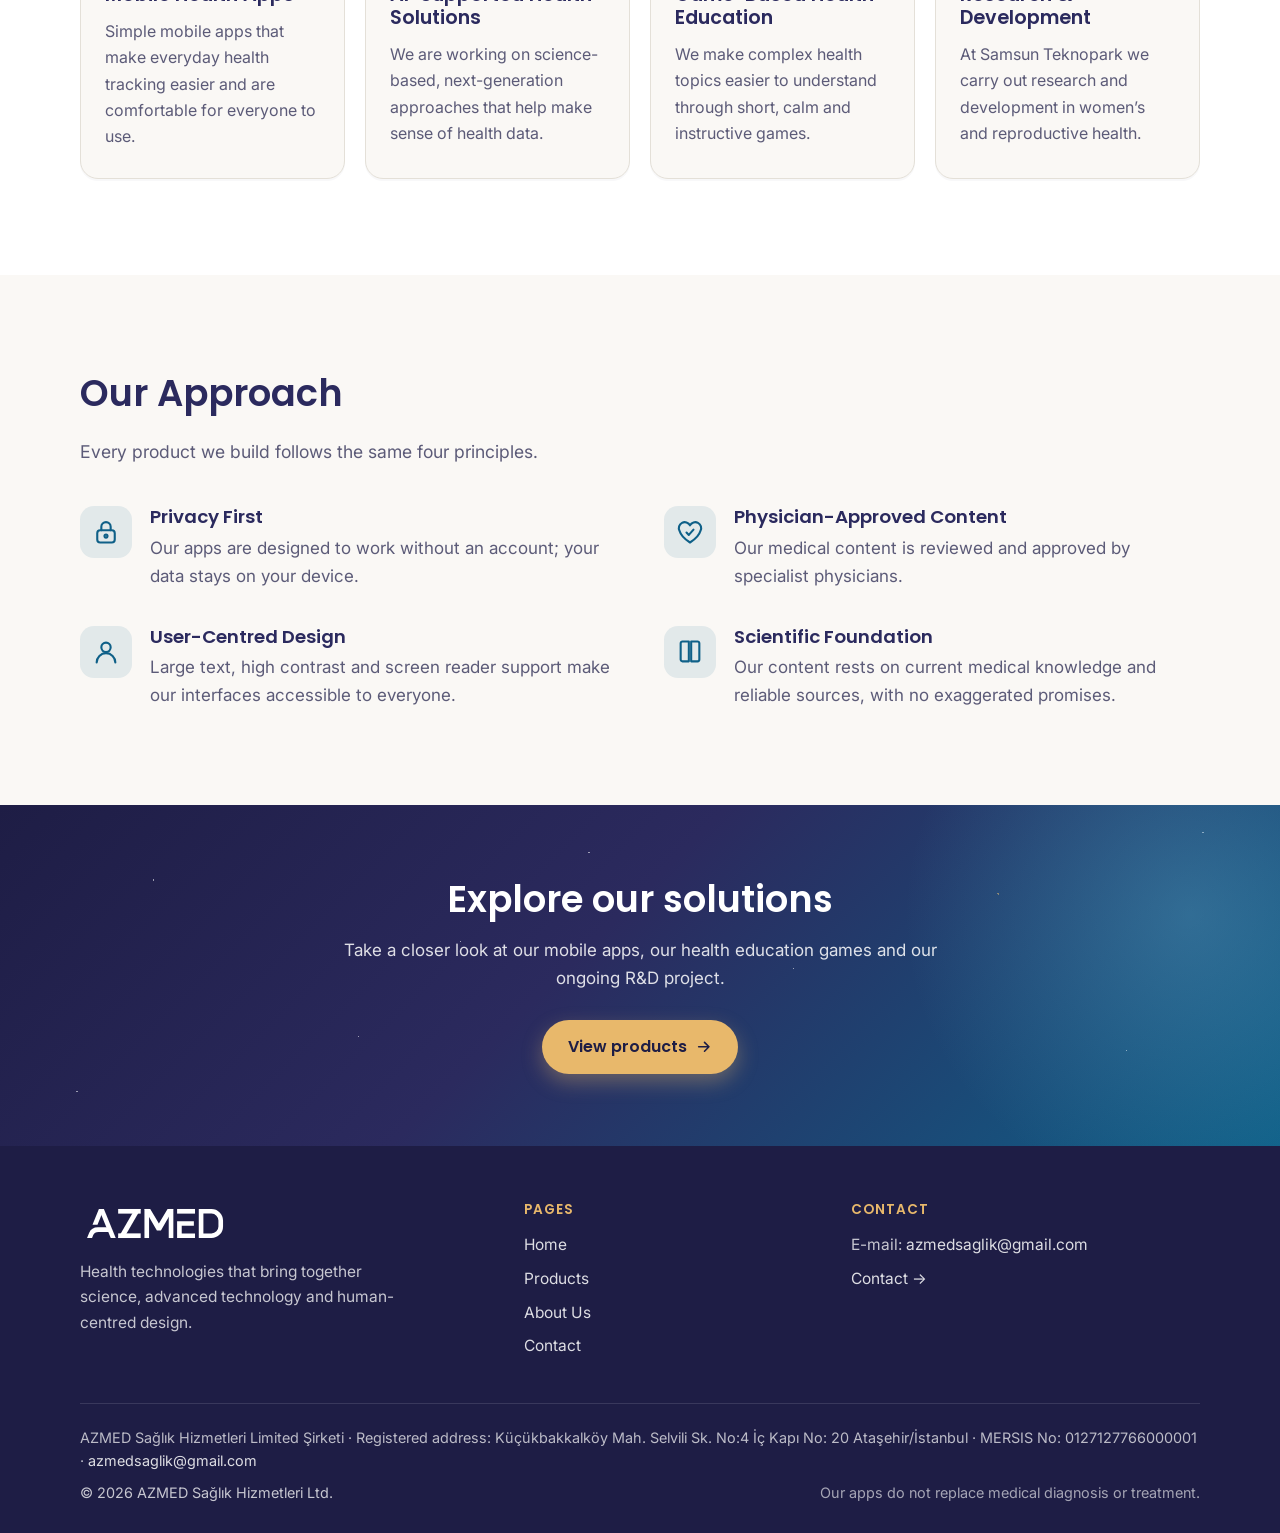
==== commit cbb46b42: "Add company legal info, remove phone, add Organization JSON-LD - Footer legal line: trade name, regi" ====
--- a/en/index.html
+++ b/en/index.html
@@ -28,6 +28,29 @@
   <link rel="preconnect" href="https://fonts.gstatic.com" crossorigin>
   <link rel="stylesheet" href="https://fonts.googleapis.com/css2?family=Inter:wght@400;500;600&amp;family=Poppins:wght@500;600;700&amp;display=swap">
   <link rel="stylesheet" href="/assets/css/style.css?v=1">
+  <script type="application/ld+json">
+  {
+    "@context": "https://schema.org",
+    "@type": "Organization",
+    "name": "AZMED Sağlık Hizmetleri",
+    "legalName": "AZMED Sağlık Hizmetleri Limited Şirketi",
+    "url": "https://azmedsaglik.com/en/",
+    "logo": "https://azmedsaglik.com/assets/img/brand/azmed-logo-renkli.svg",
+    "email": "azmedsaglik@gmail.com",
+    "identifier": {
+      "@type": "PropertyValue",
+      "propertyID": "MERSIS",
+      "value": "0127127766000001"
+    },
+    "address": {
+      "@type": "PostalAddress",
+      "streetAddress": "Küçükbakkalköy Mah. Selvili Sk. No:4 İç Kapı No: 20",
+      "addressLocality": "Ataşehir",
+      "addressRegion": "İstanbul",
+      "addressCountry": "TR"
+    }
+  }
+  </script>
 </head>
 <body>
   <a class="skip-link" href="#main">Skip to content</a>
@@ -183,14 +206,13 @@
         <div>
           <h2>Contact</h2>
           <address class="footer-contact">
-            <span>AZMED Sağlık Hizmetleri Ltd.</span>
-            <span class="placeholder">[ADRES]</span>
-            <a href="mailto:azmedsaglik@gmail.com">azmedsaglik@gmail.com</a>
-            <span class="placeholder">[TELEFON]</span>
+            <span>E-mail: <a href="mailto:azmedsaglik@gmail.com">azmedsaglik@gmail.com</a></span>
+            <a href="/en/contact.html">Contact →</a>
           </address>
         </div>
       </div>
       <div class="footer-bottom">
+        <p class="legal"><span lang="tr">AZMED Sağlık Hizmetleri Limited Şirketi</span> · Registered address: <span lang="tr">Küçükbakkalköy Mah. Selvili Sk. No:4 İç Kapı No: 20 Ataşehir/İstanbul</span> · MERSIS No: 0127127766000001 · <a href="mailto:azmedsaglik@gmail.com">azmedsaglik@gmail.com</a></p>
         <p>© 2026 AZMED Sağlık Hizmetleri Ltd.</p>
         <p class="disclaimer">Our apps do not replace medical diagnosis or treatment.</p>
       </div>
--- a/assets/css/style.css
+++ b/assets/css/style.css
@@ -141,11 +141,12 @@
 .hero-grid { display: grid; gap: 40px; align-items: center; }
 .hero .lede { font-size: clamp(1.1rem, 2vw, 1.3rem); max-width: 34em; color: rgba(255, 255, 255, .85); }
 .hero-actions { display: flex; flex-wrap: wrap; gap: 12px; margin-top: 28px; }
-.hero-art { position: relative; max-width: 440px; justify-self: center; width: 100%; }
+.hero-art { position: relative; max-width: 300px; justify-self: center; width: 100%; }
 .hero-art svg { width: 100%; }
 @media (min-width: 900px) {
   .hero { padding: 110px 0 130px; }
   .hero-grid { grid-template-columns: 1.15fr .85fr; }
+  .hero-art { max-width: 440px; }
 }
 
 /* Inner page hero */
@@ -192,6 +193,7 @@
 
 /* ---------- Products ---------- */
 .featured { padding: 72px 0; }
+.night.featured { background: radial-gradient(120% 90% at 100% 0%, rgba(15, 96, 136, .55), transparent 60%), var(--navy-deep); border-top: 1px solid rgba(255, 255, 255, .08); }
 .featured-inner { display: grid; gap: 40px; }
 .featured .slogan { font-size: clamp(1.1rem, 2vw, 1.3rem); color: var(--gold); font-family: var(--font-head); font-weight: 500; }
 .featured .body p { color: rgba(255, 255, 255, .85); }
@@ -229,10 +231,9 @@
 .phone { width: 46%; max-width: 220px; border-radius: 26px; overflow: hidden; border: 5px solid #0E0D24; box-shadow: var(--shadow-lg); background: #0E0D24; }
 .phone img { width: 100%; }
 .phone:nth-child(2) { transform: translateY(24px); }
-.app-icon { position: absolute; left: 16px; top: 16px; width: 64px; height: 64px; border-radius: 16px; box-shadow: var(--shadow-lg); }
+.app-icon { width: 56px; height: 56px; border-radius: 14px; margin-bottom: 16px; box-shadow: var(--shadow); }
 .media-key { flex-direction: column; align-items: center; padding: 0; }
 .media-key .key { width: 100%; }
-.media-key .phone { position: absolute; right: 6%; bottom: 8%; width: 28%; max-width: 150px; border-width: 4px; border-radius: 18px; transform: none; }
 .media-illustration { padding: 36px 24px; }
 .media-illustration svg { width: 100%; max-width: 360px; }
 
@@ -254,10 +255,11 @@
 /* ---------- Contact ---------- */
 .contact-card { background: var(--white); border: 1px solid var(--line); border-radius: var(--radius); padding: 32px 28px; box-shadow: var(--shadow); max-width: 720px; }
 .contact-list { display: grid; gap: 22px; margin: 0; }
-.contact-list div { display: flex; gap: 16px; align-items: flex-start; }
+.contact-list div { display: grid; gap: 4px; }
+.contact-list dt { display: flex; align-items: center; gap: 16px; font-family: var(--font-head); font-weight: 600; color: var(--navy); }
 .contact-list .icon-badge { margin: 0; flex-shrink: 0; width: 46px; height: 46px; }
-.contact-list dt { font-family: var(--font-head); font-weight: 600; color: var(--navy); }
-.contact-list dd { margin: 0; color: var(--ink); overflow-wrap: anywhere; }
+.contact-list dd { margin: 0; padding-left: 62px; color: var(--ink); overflow-wrap: anywhere; }
+.map-link { display: inline-block; margin-top: 6px; font-weight: 600; }
 .placeholder { display: inline-block; padding: 0 .4em; border: 1.5px dashed var(--gold-deep); border-radius: 6px; background: rgba(232, 184, 107, .15); color: #7A5421; font-family: ui-monospace, Menlo, monospace; font-size: .92em; }
 
 /* ---------- Footer ---------- */
@@ -273,6 +275,7 @@
 .site-footer .placeholder { color: var(--gold); background: rgba(232, 184, 107, .1); border-color: rgba(232, 184, 107, .6); }
 .footer-bottom { margin-top: 44px; padding-top: 22px; border-top: 1px solid rgba(255, 255, 255, .12); display: grid; gap: 8px; font-size: .9rem; }
 .footer-bottom p { margin: 0; }
+.footer-bottom .legal { grid-column: 1 / -1; color: rgba(255, 255, 255, .7); overflow-wrap: anywhere; }
 .disclaimer { color: rgba(255, 255, 255, .6); }
 @media (min-width: 760px) {
   .footer-grid { grid-template-columns: 1.4fr 1fr 1.2fr; }
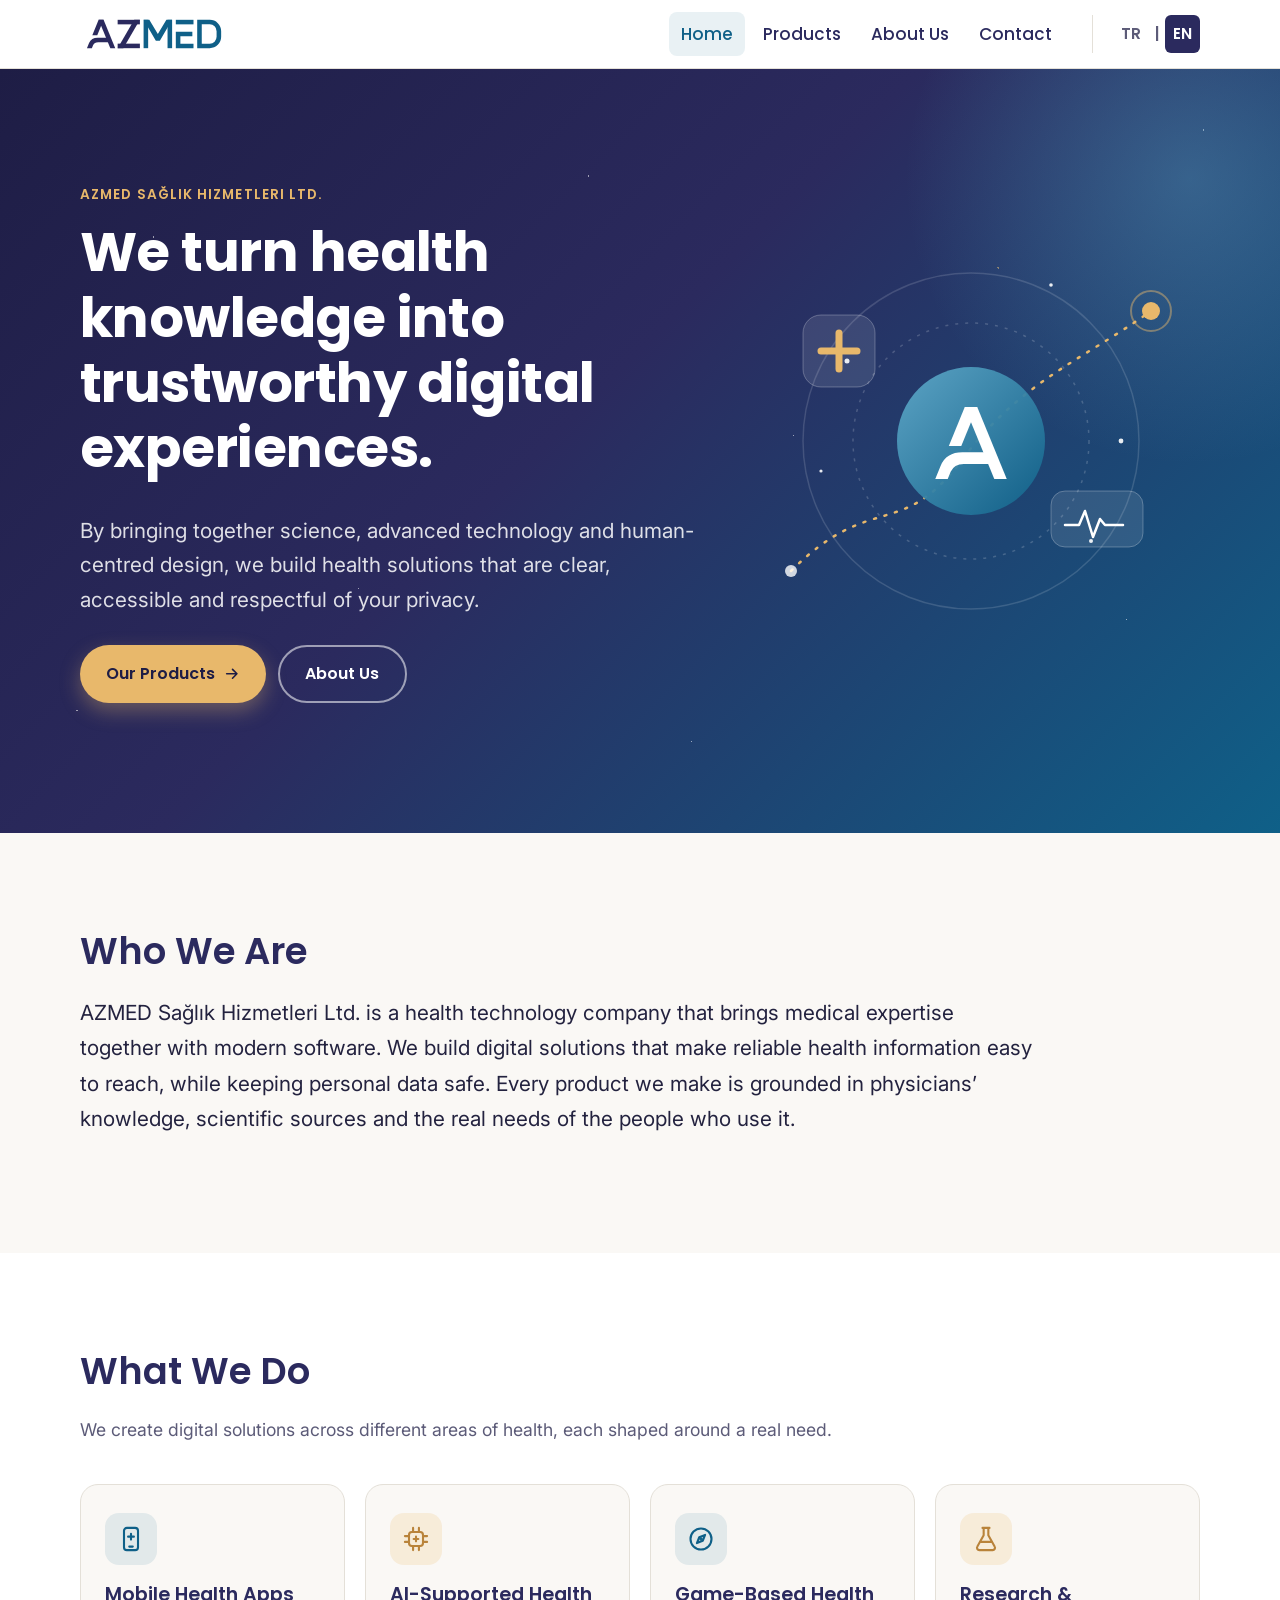
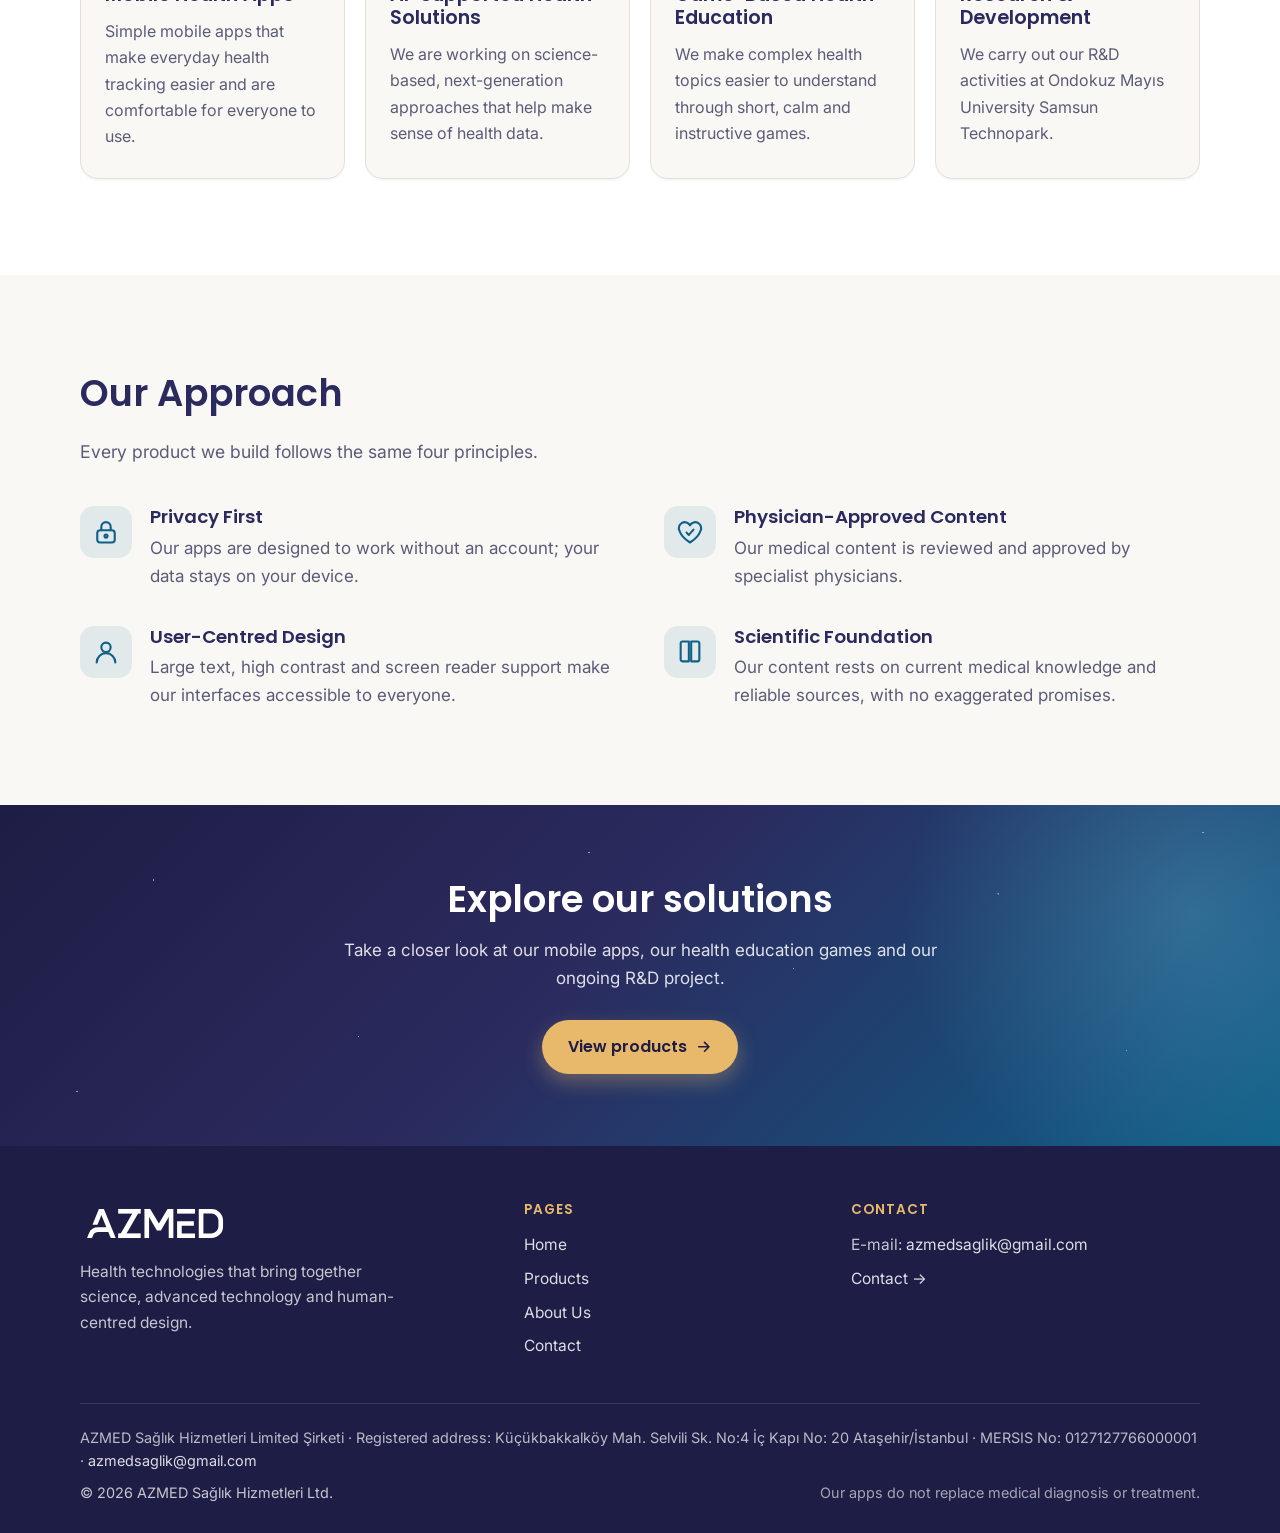
==== commit ec6965a9: "Home: update R&D activity card text (TR/EN) Co-Authored-By: Claude Opus 5.5 <noreply@anthropic.com>" ====
--- a/en/index.html
+++ b/en/index.html
@@ -146,7 +146,7 @@
         <article class="card">
           <span class="icon-badge gold"><svg viewBox="0 0 24 24" fill="none" stroke="currentColor" stroke-width="1.8" stroke-linecap="round" stroke-linejoin="round" aria-hidden="true"><path d="M9 2.5h6M10 2.5v6.2L4.6 18.4A2 2 0 0 0 6.3 21.5h11.4a2 2 0 0 0 1.7-3.1L14 8.7V2.5"/><path d="M7.5 14.5h9"/></svg></span>
           <h3>Research & Development</h3>
-          <p>At Samsun Teknopark we carry out research and development in women’s and reproductive health.</p>
+          <p>We carry out our R&amp;D activities at Ondokuz Mayıs University Samsun Technopark.</p>
         </article>
       </div>
       </div>
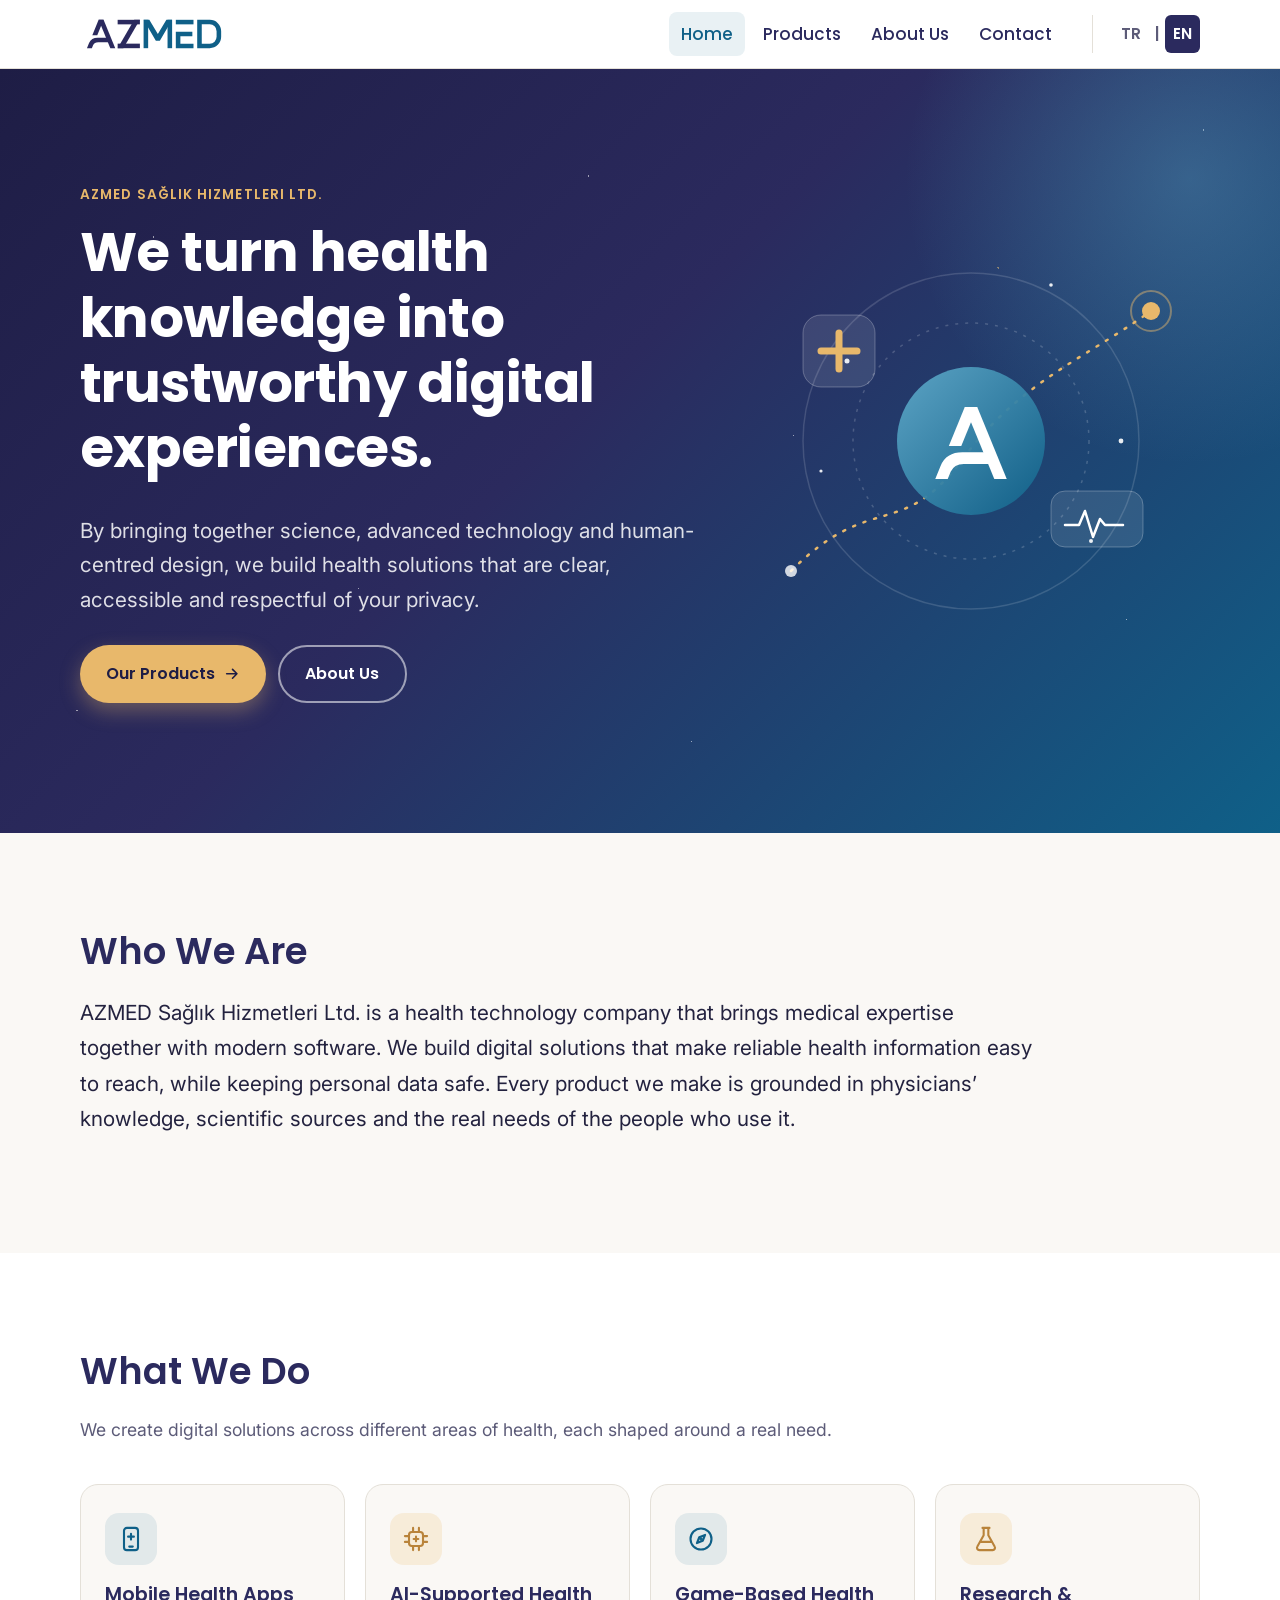
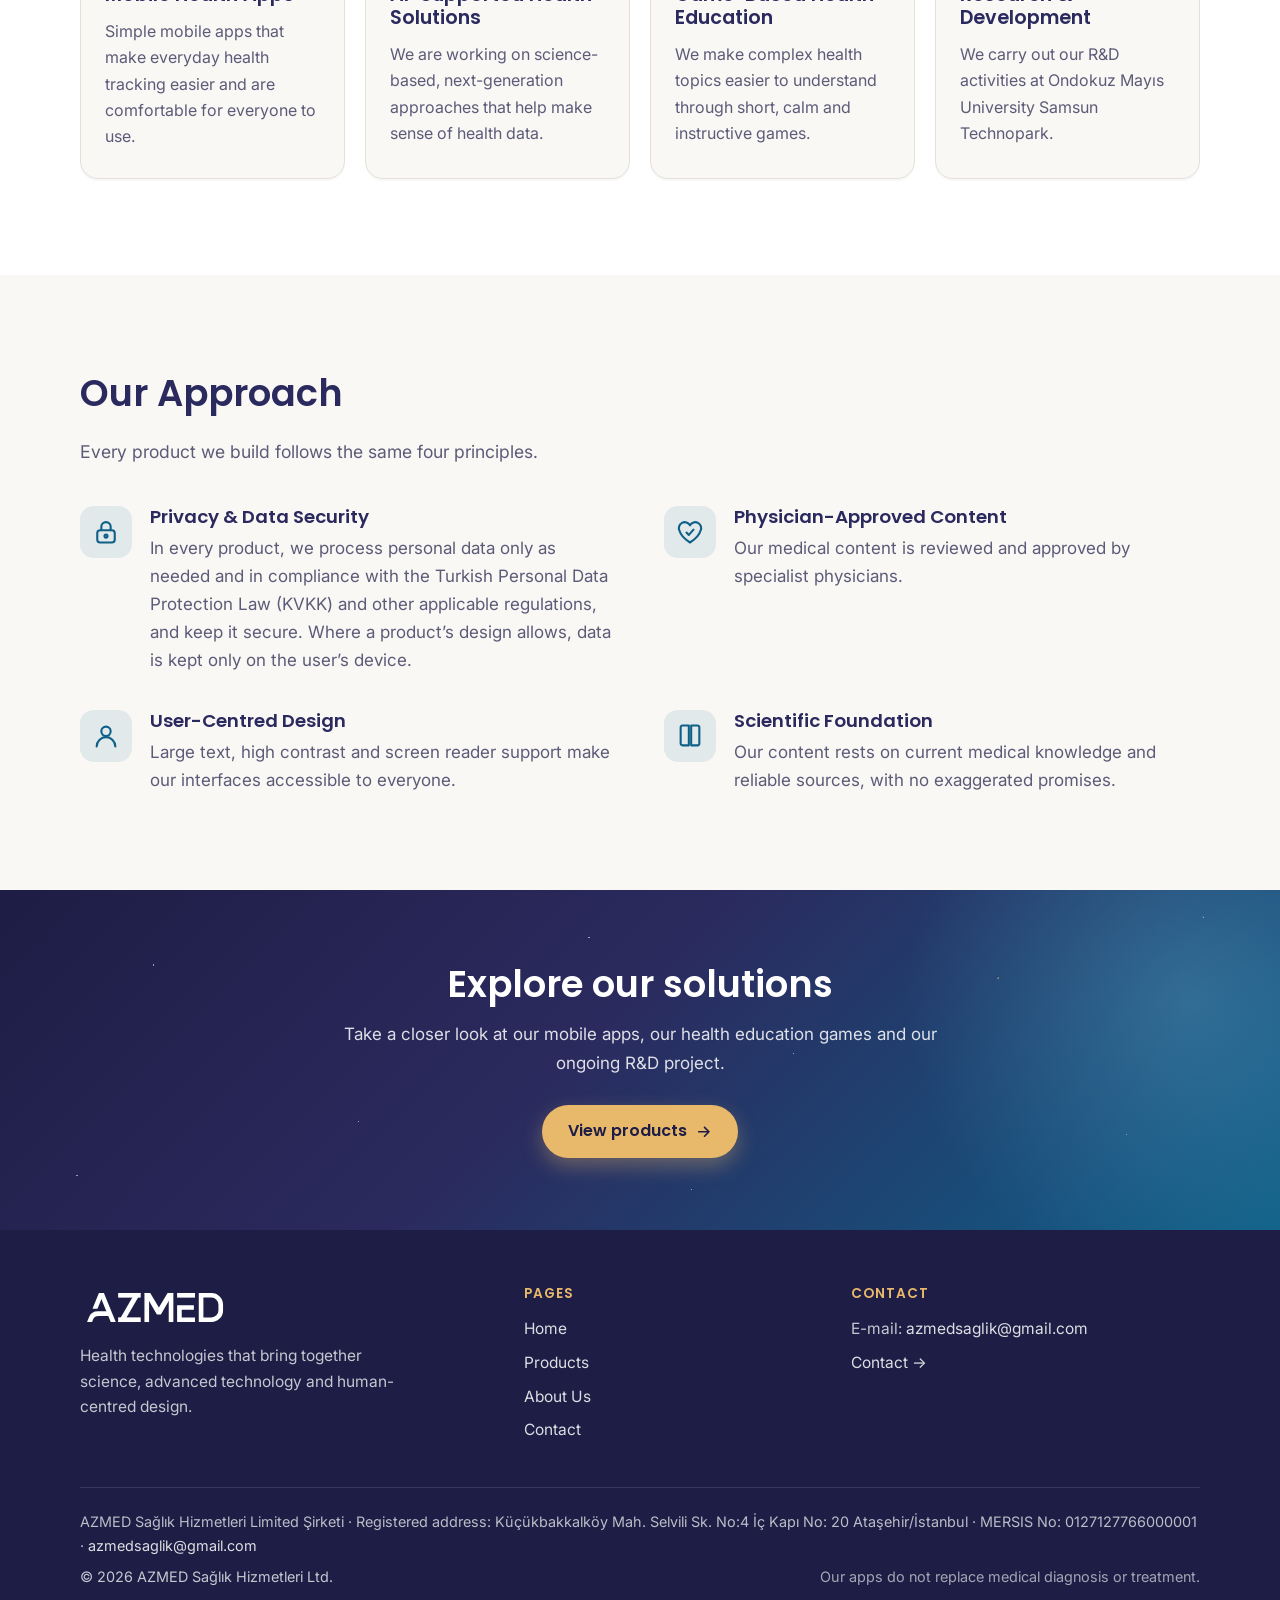
==== commit 9e7f99b5: "Home: replace Privacy First approach item with Privacy & Data Security (TR/EN) Co-Authored-By: Claud" ====
--- a/en/index.html
+++ b/en/index.html
@@ -161,7 +161,7 @@
         <ul class="principles">
         <li class="principle">
           <span class="icon-badge"><svg viewBox="0 0 24 24" fill="none" stroke="currentColor" stroke-width="1.8" stroke-linecap="round" stroke-linejoin="round" aria-hidden="true"><rect x="4.5" y="10.5" width="15" height="10.5" rx="2.5"/><path d="M8 10.5V7.5a4 4 0 0 1 8 0v3"/><circle cx="12" cy="15.5" r="1.3"/></svg></span>
-          <div><h3>Privacy First</h3><p>Our apps are designed to work without an account; your data stays on your device.</p></div>
+          <div><h3>Privacy &amp; Data Security</h3><p>In every product, we process personal data only as needed and in compliance with the Turkish Personal Data Protection Law (KVKK) and other applicable regulations, and keep it secure. Where a product’s design allows, data is kept only on the user’s device.</p></div>
         </li>
         <li class="principle">
           <span class="icon-badge"><svg viewBox="0 0 24 24" fill="none" stroke="currentColor" stroke-width="1.8" stroke-linecap="round" stroke-linejoin="round" aria-hidden="true"><path d="M12 21s-7.5-4.6-9-10A4.8 4.8 0 0 1 12 6.3 4.8 4.8 0 0 1 21 11c-1.5 5.4-9 10-9 10z"/><path d="M9 12.5l2 2 4-4.5"/></svg></span>
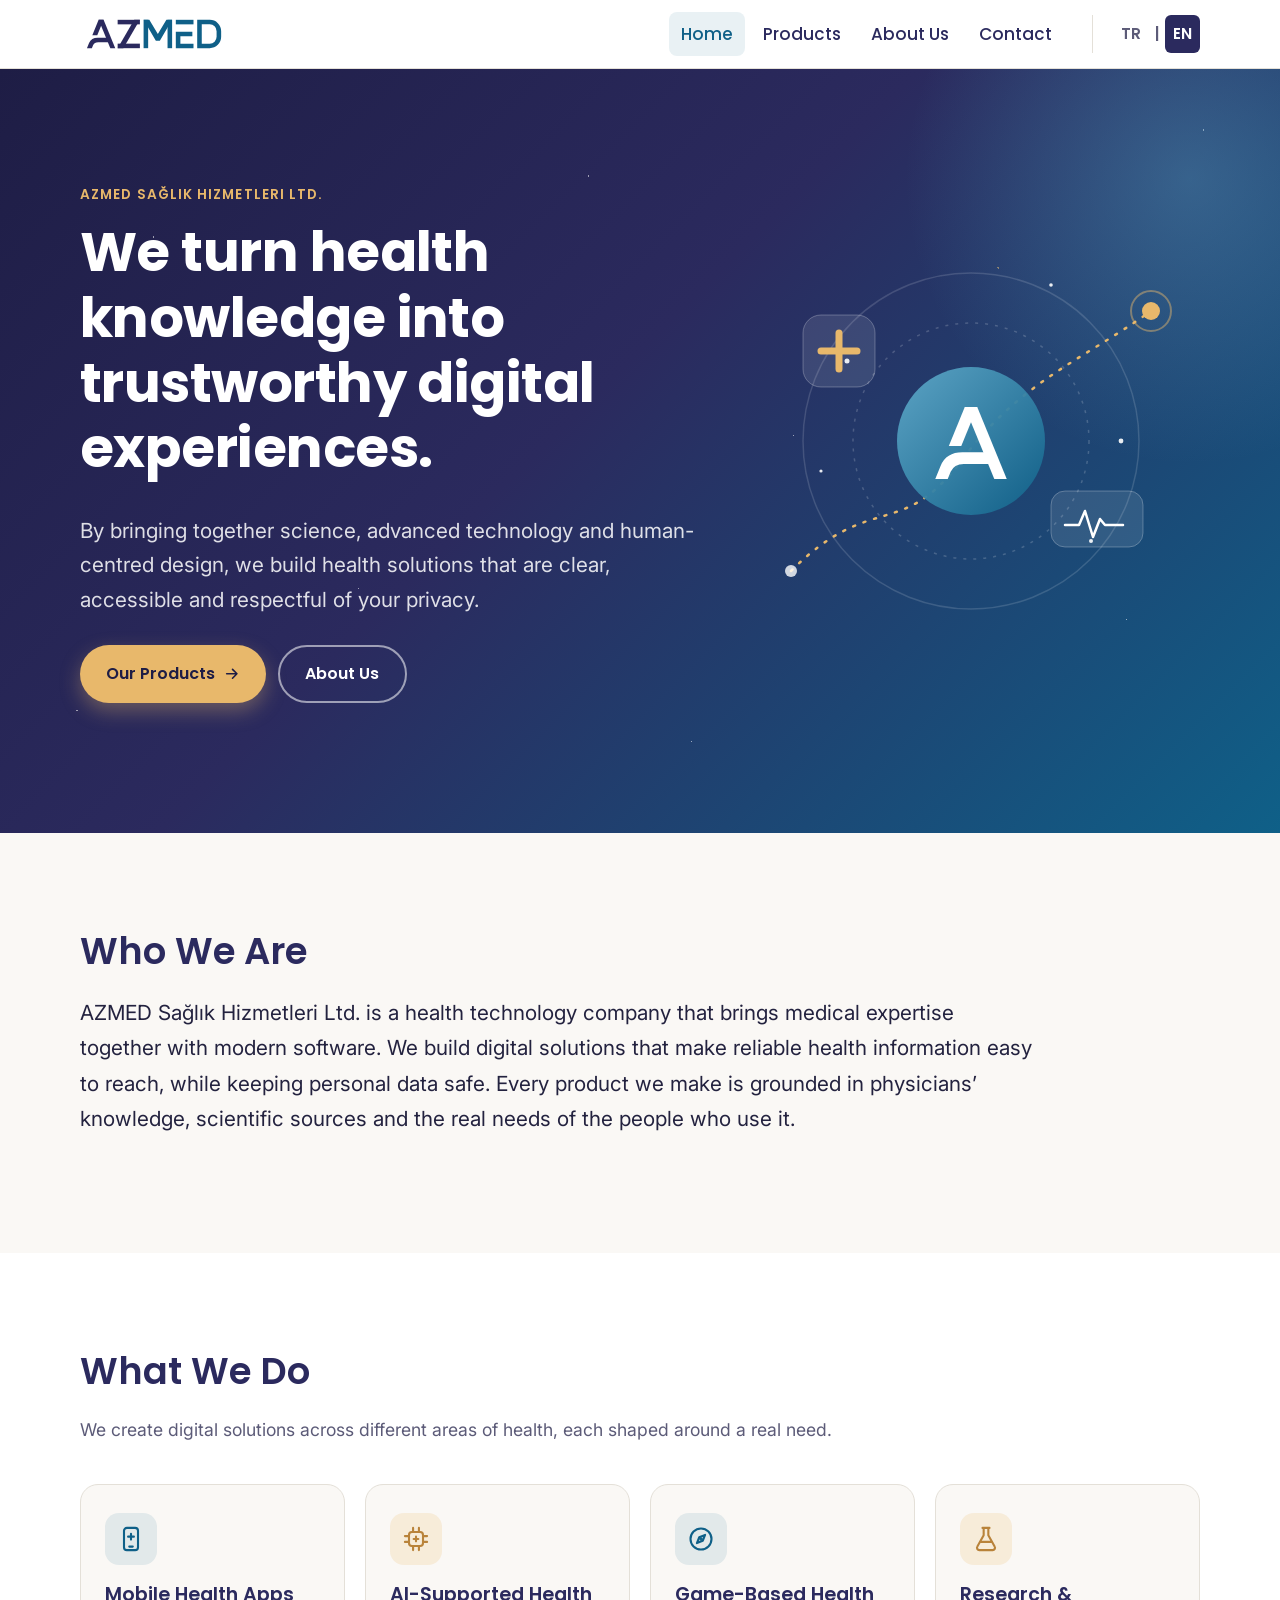
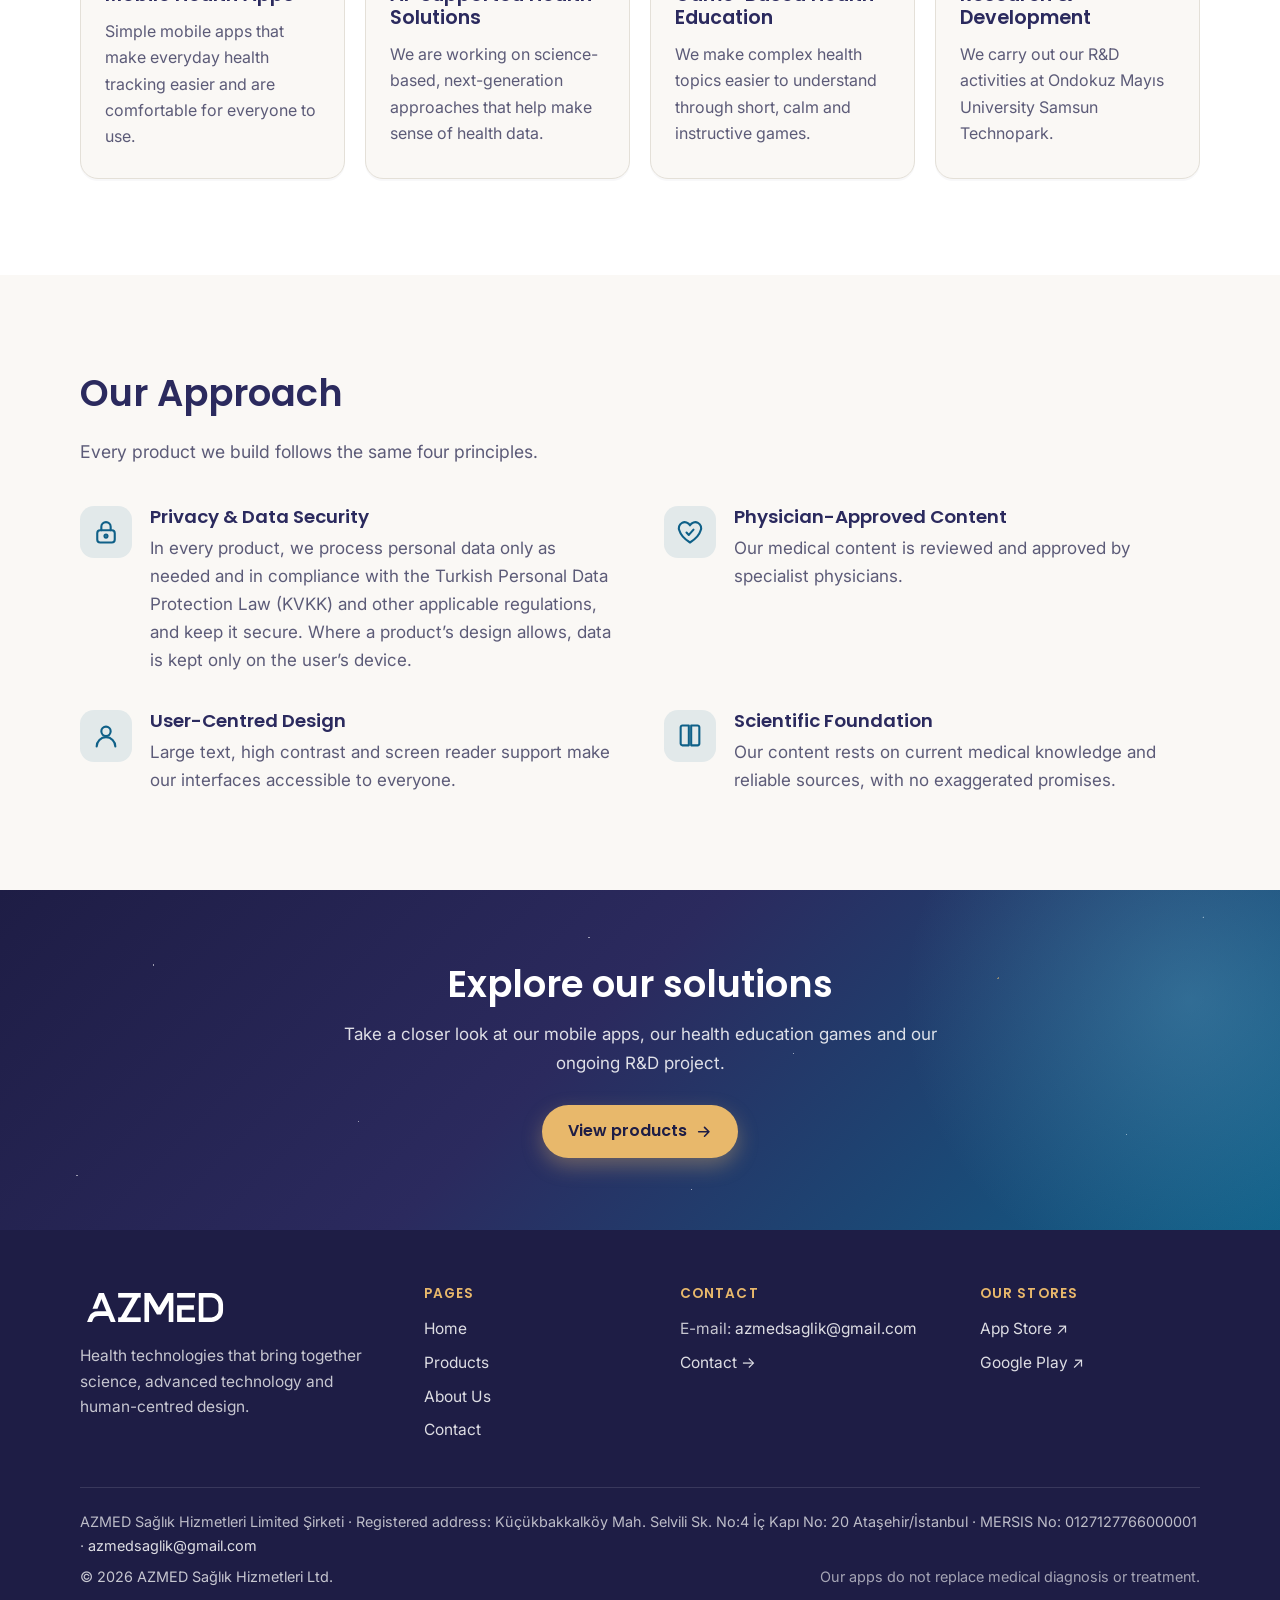
==== commit 370c9090: "Add store links: official App Store / Google Play badges band on products page, store links in foote" ====
--- a/en/index.html
+++ b/en/index.html
@@ -210,6 +210,13 @@
             <a href="/en/contact.html">Contact →</a>
           </address>
         </div>
+        <div>
+          <h2>Our Stores</h2>
+          <ul class="footer-links">
+            <li><a href="https://apps.apple.com/us/developer/azmed-sa%C4%9Fl%C4%B1k-hizmetleri-ltd/id6791548342" target="_blank" rel="noopener" aria-label="AZMED apps on the App Store (opens in a new tab)">App Store ↗</a></li>
+            <li><a href="https://play.google.com/store/apps/developer?id=AZMED+TEKNOLOJI" target="_blank" rel="noopener" aria-label="AZMED apps on Google Play (opens in a new tab)">Google Play ↗</a></li>
+          </ul>
+        </div>
       </div>
       <div class="footer-bottom">
         <p class="legal"><span lang="tr">AZMED Sağlık Hizmetleri Limited Şirketi</span> · Registered address: <span lang="tr">Küçükbakkalköy Mah. Selvili Sk. No:4 İç Kapı No: 20 Ataşehir/İstanbul</span> · MERSIS No: 0127127766000001 · <a href="mailto:azmedsaglik@gmail.com">azmedsaglik@gmail.com</a></p>
--- a/assets/css/style.css
+++ b/assets/css/style.css
@@ -242,6 +242,16 @@
   .product.reverse .product-media { order: 2; }
 }
 
+/* Store band (official badges: never recolor; keep clear space) */
+.store-band { padding: 64px 0; background: var(--sand); text-align: center; border-top: 1px solid var(--line); }
+.store-band h2 { margin-bottom: .35em; }
+.store-band p { color: var(--muted); max-width: 36em; margin: 0 auto 28px; }
+.store-badges { display: flex; flex-wrap: wrap; justify-content: center; align-items: center; gap: 20px; }
+.store-badges a { display: inline-flex; padding: 4px; border-radius: 10px; transition: transform .15s ease; }
+.store-badges a:hover { transform: translateY(-2px); }
+.store-badges img { height: 48px; width: auto; }
+@media (min-width: 900px) { .store-band { padding: 80px 0; } .store-badges img { height: 54px; } }
+
 /* ---------- About ---------- */
 .split { display: grid; gap: 32px; }
 @media (min-width: 900px) { .split { grid-template-columns: 1fr 1fr; gap: 64px; align-items: start; } }
@@ -278,7 +288,7 @@
 .footer-bottom .legal { grid-column: 1 / -1; color: rgba(255, 255, 255, .7); overflow-wrap: anywhere; }
 .disclaimer { color: rgba(255, 255, 255, .6); }
 @media (min-width: 760px) {
-  .footer-grid { grid-template-columns: 1.4fr 1fr 1.2fr; }
+  .footer-grid { grid-template-columns: 1.4fr 1fr 1.2fr 1fr; }
   .footer-bottom { grid-template-columns: 1fr auto; }
 }
 
